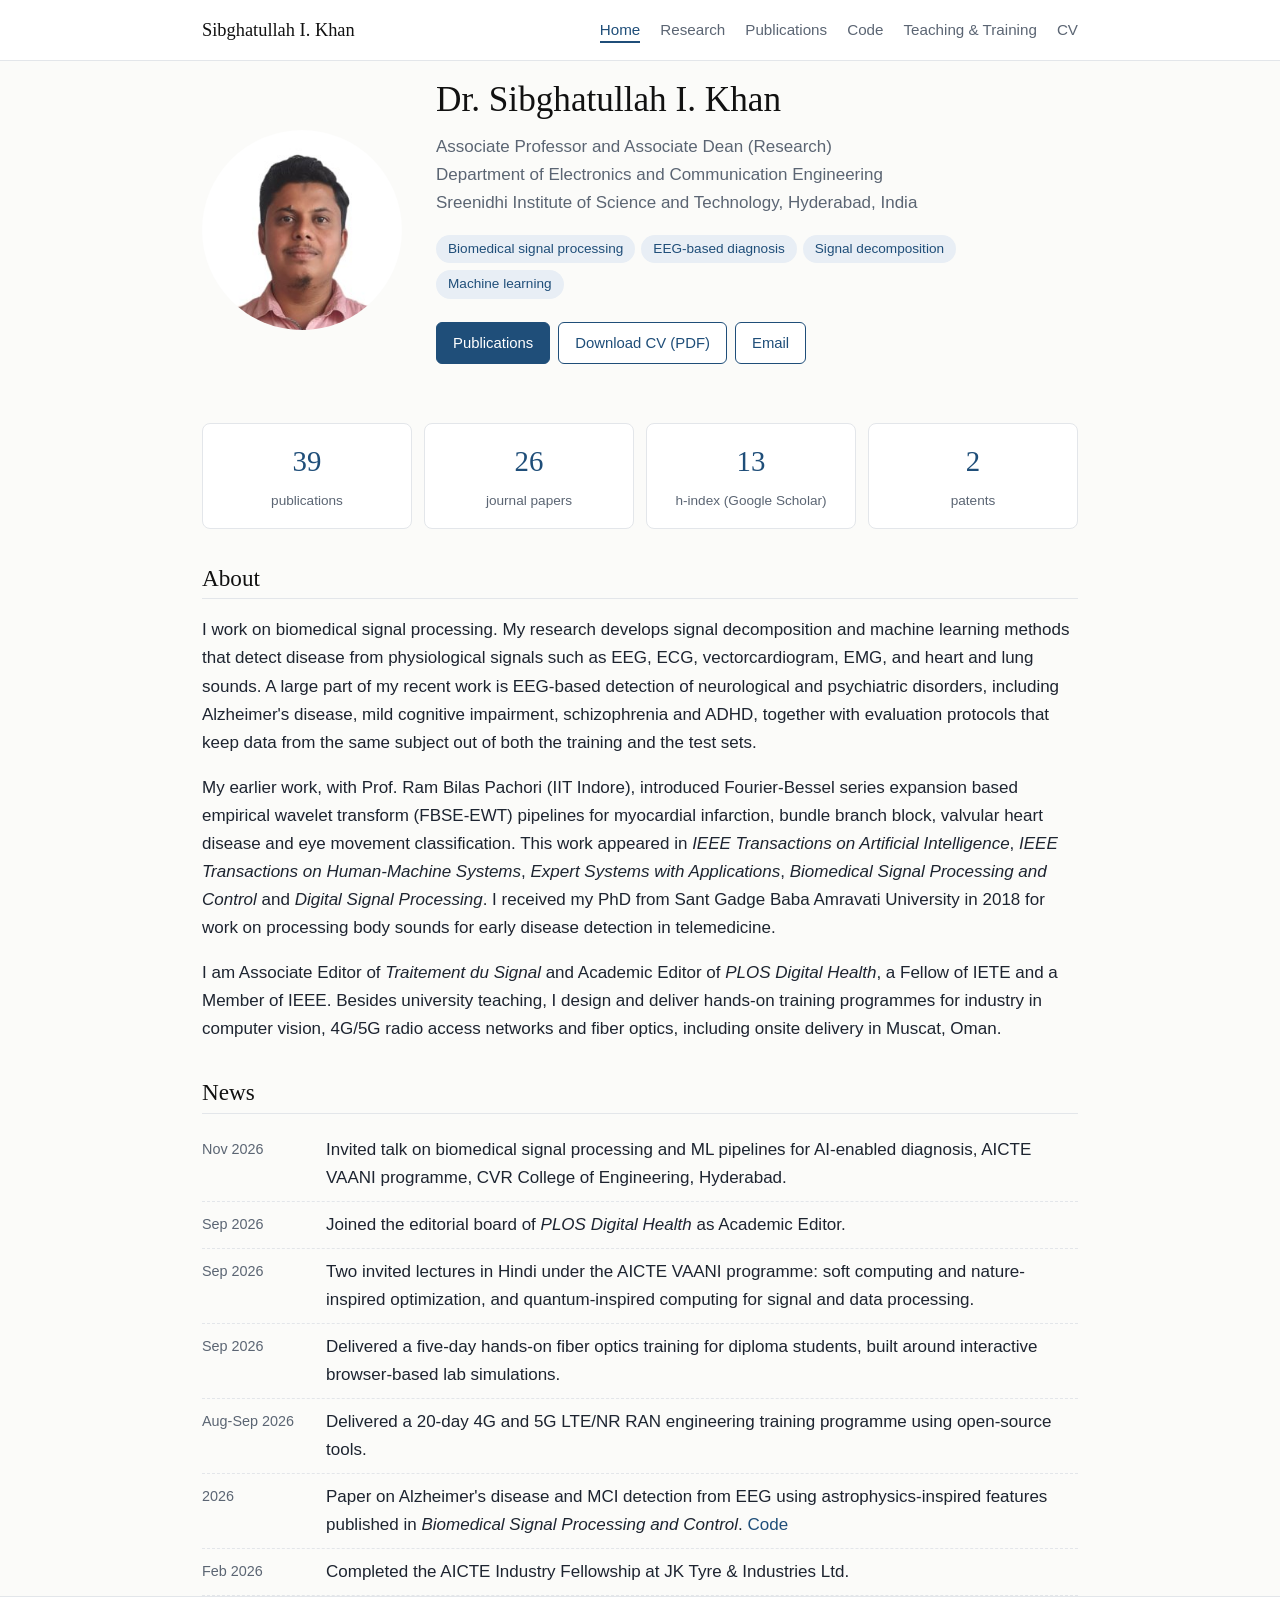
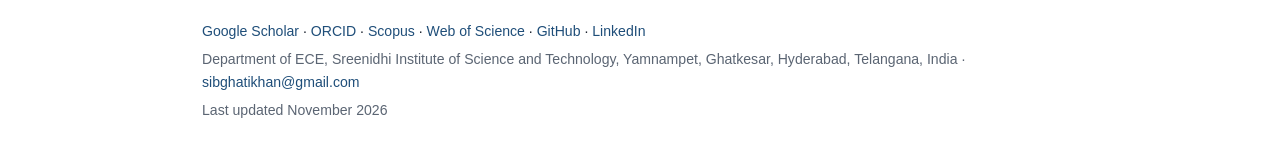
==== index.html @ e9027677 "Add files via upload" ====
<!DOCTYPE html>
<html lang="en">
<head>
<meta charset="utf-8">
<meta name="viewport" content="width=device-width, initial-scale=1">
<title>Dr. Sibghatullah I. Khan | Biomedical Signal Processing</title>
<meta name="description" content="Dr. Sibghatullah I. Khan, Associate Professor and Associate Dean (Research), ECE, Sreenidhi Institute of Science and Technology, Hyderabad. Research in biomedical signal processing, EEG-based diagnosis and machine learning.">
<meta name="author" content="Sibghatullah I. Khan">
<meta property="og:title" content="Dr. Sibghatullah I. Khan | Biomedical Signal Processing">
<meta property="og:description" content="Dr. Sibghatullah I. Khan, Associate Professor and Associate Dean (Research), ECE, Sreenidhi Institute of Science and Technology, Hyderabad. Research in biomedical signal processing, EEG-based diagnosis and machine learning.">
<meta property="og:type" content="website">
<meta property="og:url" content="https://sibghatece.github.io/">
<link rel="canonical" href="https://sibghatece.github.io/">
<link rel="stylesheet" href="style.css">
<script type="application/ld+json">
{"@context":"https://schema.org","@type":"Person","name":"Sibghatullah I. Khan","honorificPrefix":"Dr.","jobTitle":"Associate Professor and Associate Dean (Research)","affiliation":{"@type":"CollegeOrUniversity","name":"Sreenidhi Institute of Science and Technology"},"alumniOf":"Sant Gadge Baba Amravati University","knowsAbout":["Biomedical signal processing","EEG classification","Machine learning","Signal decomposition"],"email":"mailto:sibghatikhan@gmail.com","url":"https://sibghatece.github.io/","sameAs":["https://scholar.google.com/citations?user=wnuPNRwAAAAJ","https://orcid.org/0000-0003-1263-8100","https://www.scopus.com/authid/detail.uri?authorId=55253585900","https://www.webofscience.com/wos/author/record/P-9275-2018","https://github.com/sibghatece","https://www.linkedin.com/in/sibghatece"]}
</script>
</head>
<body>
<header class="top">
 <div class="wrap bar">
  <a class="brand" href="index.html">Sibghatullah I. Khan</a>
  <button class="menu" aria-label="Menu" onclick="document.body.classList.toggle('open')">Menu</button>
  <nav><a href="index.html" class="on" aria-current="page">Home</a><a href="research.html">Research</a><a href="publications.html">Publications</a><a href="code.html">Code</a><a href="teaching.html">Teaching &amp; Training</a><a href="cv.html">CV</a></nav>
 </div>
</header>
<main class="wrap">

<section class="hero">
 <div class="photo"><img src="photo.jpg" alt="Photo of Dr. Sibghatullah I. Khan" onerror="this.parentNode.classList.add('nophoto');this.remove()"><span>SK</span></div>
 <div>
  <h1>Dr. Sibghatullah I. Khan</h1>
  <p class="role">Associate Professor and Associate Dean (Research)<br>Department of Electronics and Communication Engineering<br>Sreenidhi Institute of Science and Technology, Hyderabad, India</p>
  <p class="chips"><span>Biomedical signal processing</span><span>EEG-based diagnosis</span><span>Signal decomposition</span><span>Machine learning</span></p>
  <p class="cta"><a class="btn" href="publications.html">Publications</a><a class="btn ghost" href="cv.pdf">Download CV (PDF)</a><a class="btn ghost" href="mailto:sibghatikhan@gmail.com">Email</a></p>
 </div>
</section>

<section class="stats">
 <div><b>39</b><span>publications</span></div>
 <div><b>26</b><span>journal papers</span></div>
 <div><b>13</b><span>h-index (Google Scholar)</span></div>
 <div><b>2</b><span>patents</span></div>
</section>

<section>
 <h2>About</h2>
 <p>I work on biomedical signal processing. My research develops signal decomposition and machine learning methods that detect disease from physiological signals such as EEG, ECG, vectorcardiogram, EMG, and heart and lung sounds. A large part of my recent work is EEG-based detection of neurological and psychiatric disorders, including Alzheimer's disease, mild cognitive impairment, schizophrenia and ADHD, together with evaluation protocols that keep data from the same subject out of both the training and the test sets.</p>
 <p>My earlier work, with Prof. Ram Bilas Pachori (IIT Indore), introduced Fourier-Bessel series expansion based empirical wavelet transform (FBSE-EWT) pipelines for myocardial infarction, bundle branch block, valvular heart disease and eye movement classification. This work appeared in <em>IEEE Transactions on Artificial Intelligence</em>, <em>IEEE Transactions on Human-Machine Systems</em>, <em>Expert Systems with Applications</em>, <em>Biomedical Signal Processing and Control</em> and <em>Digital Signal Processing</em>. I received my PhD from Sant Gadge Baba Amravati University in 2018 for work on processing body sounds for early disease detection in telemedicine.</p>
 <p>I am Associate Editor of <em>Traitement du Signal</em> and Academic Editor of <em>PLOS Digital Health</em>, a Fellow of IETE and a Member of IEEE. Besides university teaching, I design and deliver hands-on training programmes for industry in computer vision, 4G/5G radio access networks and fiber optics, including onsite delivery in Muscat, Oman.</p>
</section>

<section>
 <h2>News</h2>
 <ul class="news">
  <li><time>Nov 2026</time><span>Invited talk on biomedical signal processing and ML pipelines for AI-enabled diagnosis, AICTE VAANI programme, CVR College of Engineering, Hyderabad.</span></li>
  <li><time>Sep 2026</time><span>Joined the editorial board of <em>PLOS Digital Health</em> as Academic Editor.</span></li>
  <li><time>Sep 2026</time><span>Two invited lectures in Hindi under the AICTE VAANI programme: soft computing and nature-inspired optimization, and quantum-inspired computing for signal and data processing.</span></li>
  <li><time>Sep 2026</time><span>Delivered a five-day hands-on fiber optics training for diploma students, built around interactive browser-based lab simulations.</span></li>
  <li><time>Aug-Sep 2026</time><span>Delivered a 20-day 4G and 5G LTE/NR RAN engineering training programme using open-source tools.</span></li>
  <li><time>2026</time><span>Paper on Alzheimer's disease and MCI detection from EEG using astrophysics-inspired features published in <em>Biomedical Signal Processing and Control</em>. <a href="https://github.com/sibghatece/BSPC_2026_Alzheimer_AstroPhys" target="_blank" rel="noopener">Code</a></span></li>
  <li><time>Feb 2026</time><span>Completed the AICTE Industry Fellowship at JK Tyre &amp; Industries Ltd.</span></li>
 </ul>
</section>

</main>
<footer>
 <div class="wrap">
  <p><a href="https://scholar.google.com/citations?user=wnuPNRwAAAAJ" rel="me noopener" target="_blank">Google Scholar</a> · <a href="https://orcid.org/0000-0003-1263-8100" rel="me noopener" target="_blank">ORCID</a> · <a href="https://www.scopus.com/authid/detail.uri?authorId=55253585900" rel="me noopener" target="_blank">Scopus</a> · <a href="https://www.webofscience.com/wos/author/record/P-9275-2018" rel="me noopener" target="_blank">Web of Science</a> · <a href="https://github.com/sibghatece" rel="me noopener" target="_blank">GitHub</a> · <a href="https://www.linkedin.com/in/sibghatece" rel="me noopener" target="_blank">LinkedIn</a></p>
  <p class="muted">Department of ECE, Sreenidhi Institute of Science and Technology, Yamnampet, Ghatkesar, Hyderabad, Telangana, India · <a href="mailto:sibghatikhan@gmail.com">sibghatikhan@gmail.com</a></p>
  <p class="muted">Last updated November 2026</p>
 </div>
</footer>
</body>
</html>
---- style.css ----
:root{--ink:#1d2430;--muted:#5b6573;--line:#e3e6ea;--bg:#fbfbf9;--card:#fff;--accent:#1f4e79;--accent-soft:#e8eef5}
*{box-sizing:border-box}
html{-webkit-text-size-adjust:100%}
body{margin:0;background:var(--bg);color:var(--ink);font:17px/1.65 -apple-system,BlinkMacSystemFont,"Segoe UI",Roboto,"Helvetica Neue",Arial,sans-serif}
.wrap{max-width:920px;margin:0 auto;padding:0 22px}
a{color:var(--accent);text-decoration:none}
a:hover{text-decoration:underline}
h1,h2,h3{font-family:Georgia,"Times New Roman",serif;font-weight:normal;line-height:1.25;color:#111}
h1{font-size:2.2rem;margin:.2em 0 .3em}
h2{font-size:1.45rem;margin:2.2rem 0 .8rem;padding-bottom:.35rem;border-bottom:1px solid var(--line)}
h3{font-size:1.1rem;margin:1rem 0 .3rem}
.top{background:#fff;border-bottom:1px solid var(--line);position:sticky;top:0;z-index:10}
.bar{display:flex;align-items:center;justify-content:space-between;min-height:60px;flex-wrap:wrap}
.brand{font-family:Georgia,serif;font-size:1.15rem;color:#111}
nav a{margin-left:20px;color:var(--muted);font-size:.95rem}
nav a.on,nav a:hover{color:var(--accent);text-decoration:none}
nav a.on{border-bottom:2px solid var(--accent);padding-bottom:3px}
.menu{display:none;background:none;border:1px solid var(--line);border-radius:6px;padding:6px 12px;font:inherit;font-size:.9rem;color:var(--ink)}
main{padding:28px 22px 60px}
.lead{font-size:1.08rem;color:var(--muted)}
.hero{display:grid;grid-template-columns:200px 1fr;gap:34px;align-items:center;margin-top:10px}
.photo{width:200px;height:200px;border-radius:50%;overflow:hidden;background:var(--accent-soft);display:flex;align-items:center;justify-content:center}
.photo img{width:100%;height:100%;object-fit:cover}
.photo span{display:none;font-family:Georgia,serif;font-size:3.4rem;color:var(--accent)}
.photo.nophoto span{display:block}
.role{color:var(--muted);margin:.2rem 0 .8rem}
.chips span{display:inline-block;background:var(--accent-soft);color:var(--accent);border-radius:999px;padding:3px 12px;margin:0 6px 6px 0;font-size:.85rem}
.cta{margin-top:14px}
.btn{display:inline-block;background:var(--accent);color:#fff;border:1px solid var(--accent);border-radius:6px;padding:8px 16px;margin:0 8px 8px 0;font-size:.93rem}
.btn:hover{text-decoration:none;opacity:.9}
.btn.ghost{background:#fff;color:var(--accent)}
.stats{display:grid;grid-template-columns:repeat(4,1fr);gap:12px;margin:34px 0 0}
.stats div{background:var(--card);border:1px solid var(--line);border-radius:8px;padding:14px;text-align:center}
.stats b{display:block;font-family:Georgia,serif;font-size:1.8rem;font-weight:normal;color:var(--accent)}
.stats span{font-size:.85rem;color:var(--muted)}
.news{list-style:none;padding:0;margin:0}
.news li{display:grid;grid-template-columns:110px 1fr;gap:14px;padding:9px 0;border-bottom:1px dashed var(--line)}
.news time{color:var(--muted);font-size:.9rem;padding-top:2px}
.tl{list-style:none;padding:0}
.tl li{display:grid;grid-template-columns:130px 1fr;gap:16px;padding:8px 0}
.tl time{color:var(--muted);font-size:.93rem}
.plain{padding-left:1.1rem}.plain li{margin:.35rem 0}
.publist{padding-left:1.4rem;margin:.2rem 0 1rem}
.publist.compact{padding-left:1.1rem}
.pub{margin:0 0 .9rem}
.ptitle{font-weight:600}
.pauth,.pvenue{color:var(--muted);font-size:.93rem}
.plinks{font-size:.88rem;white-space:nowrap}
.yr{font-family:inherit;font-size:.95rem;color:var(--muted);margin:1.2rem 0 .4rem;font-weight:600}
.filters{position:sticky;top:61px;background:var(--bg);padding:10px 0;z-index:5;display:flex;flex-wrap:wrap;gap:8px;align-items:center;border-bottom:1px solid var(--line)}
.filters button{background:#fff;border:1px solid var(--line);border-radius:999px;padding:5px 14px;font:inherit;font-size:.88rem;cursor:pointer;color:var(--ink)}
.filters button.on{background:var(--accent);border-color:var(--accent);color:#fff}
.filters input{flex:1;min-width:200px;border:1px solid var(--line);border-radius:6px;padding:7px 10px;font:inherit;font-size:.92rem}
.cards{display:grid;grid-template-columns:repeat(auto-fill,minmax(300px,1fr));gap:16px;margin:12px 0}
.card{display:block;background:var(--card);border:1px solid var(--line);border-radius:8px;padding:16px 18px;color:var(--ink)}
a.card:hover{border-color:var(--accent);text-decoration:none}
.card h3{margin-top:0;color:var(--accent);font-size:1.05rem;word-break:break-word}
.card p{font-size:.93rem;color:var(--muted);margin:.4rem 0 .8rem}
.tag{font-size:.8rem;background:var(--accent-soft);color:var(--accent);border-radius:4px;padding:2px 8px}
.theme p{margin:.4rem 0}
.small{font-size:.9rem}.muted{color:var(--muted)}
footer{border-top:1px solid var(--line);background:#fff;padding:18px 0;font-size:.88rem}
footer p{margin:.3rem 0}
@media (max-width:720px){
 body{font-size:16px}
 .menu{display:block}
 nav{display:none;width:100%;padding:6px 0 12px}
 body.open nav{display:block}
 nav a{display:block;margin:0;padding:7px 0}
 nav a.on{border:none}
 .hero{grid-template-columns:1fr;text-align:center;gap:16px}
 .photo{width:150px;height:150px;margin:0 auto}
 .stats{grid-template-columns:repeat(2,1fr)}
 .news li,.tl li{grid-template-columns:1fr;gap:2px}
 .filters{top:61px}
 h1{font-size:1.8rem}
}
@media print{.top,.filters,footer{display:none}}
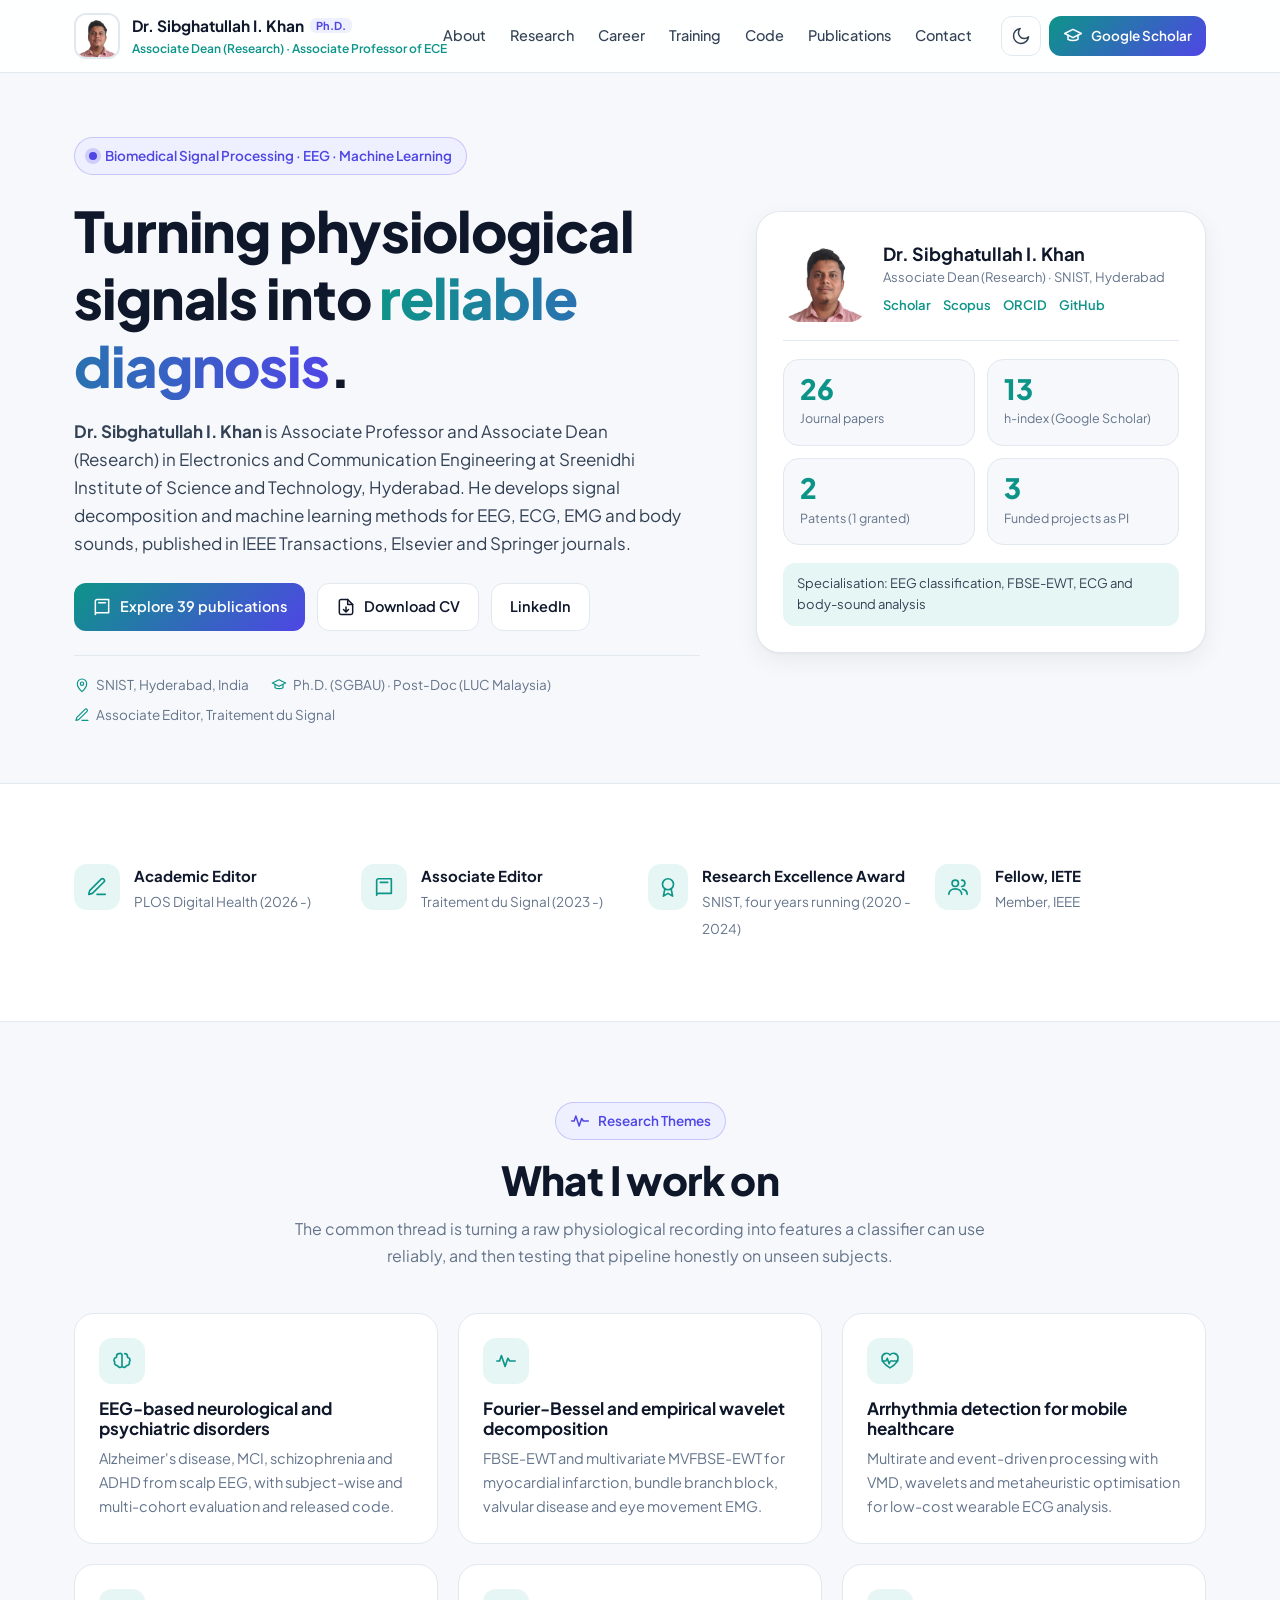
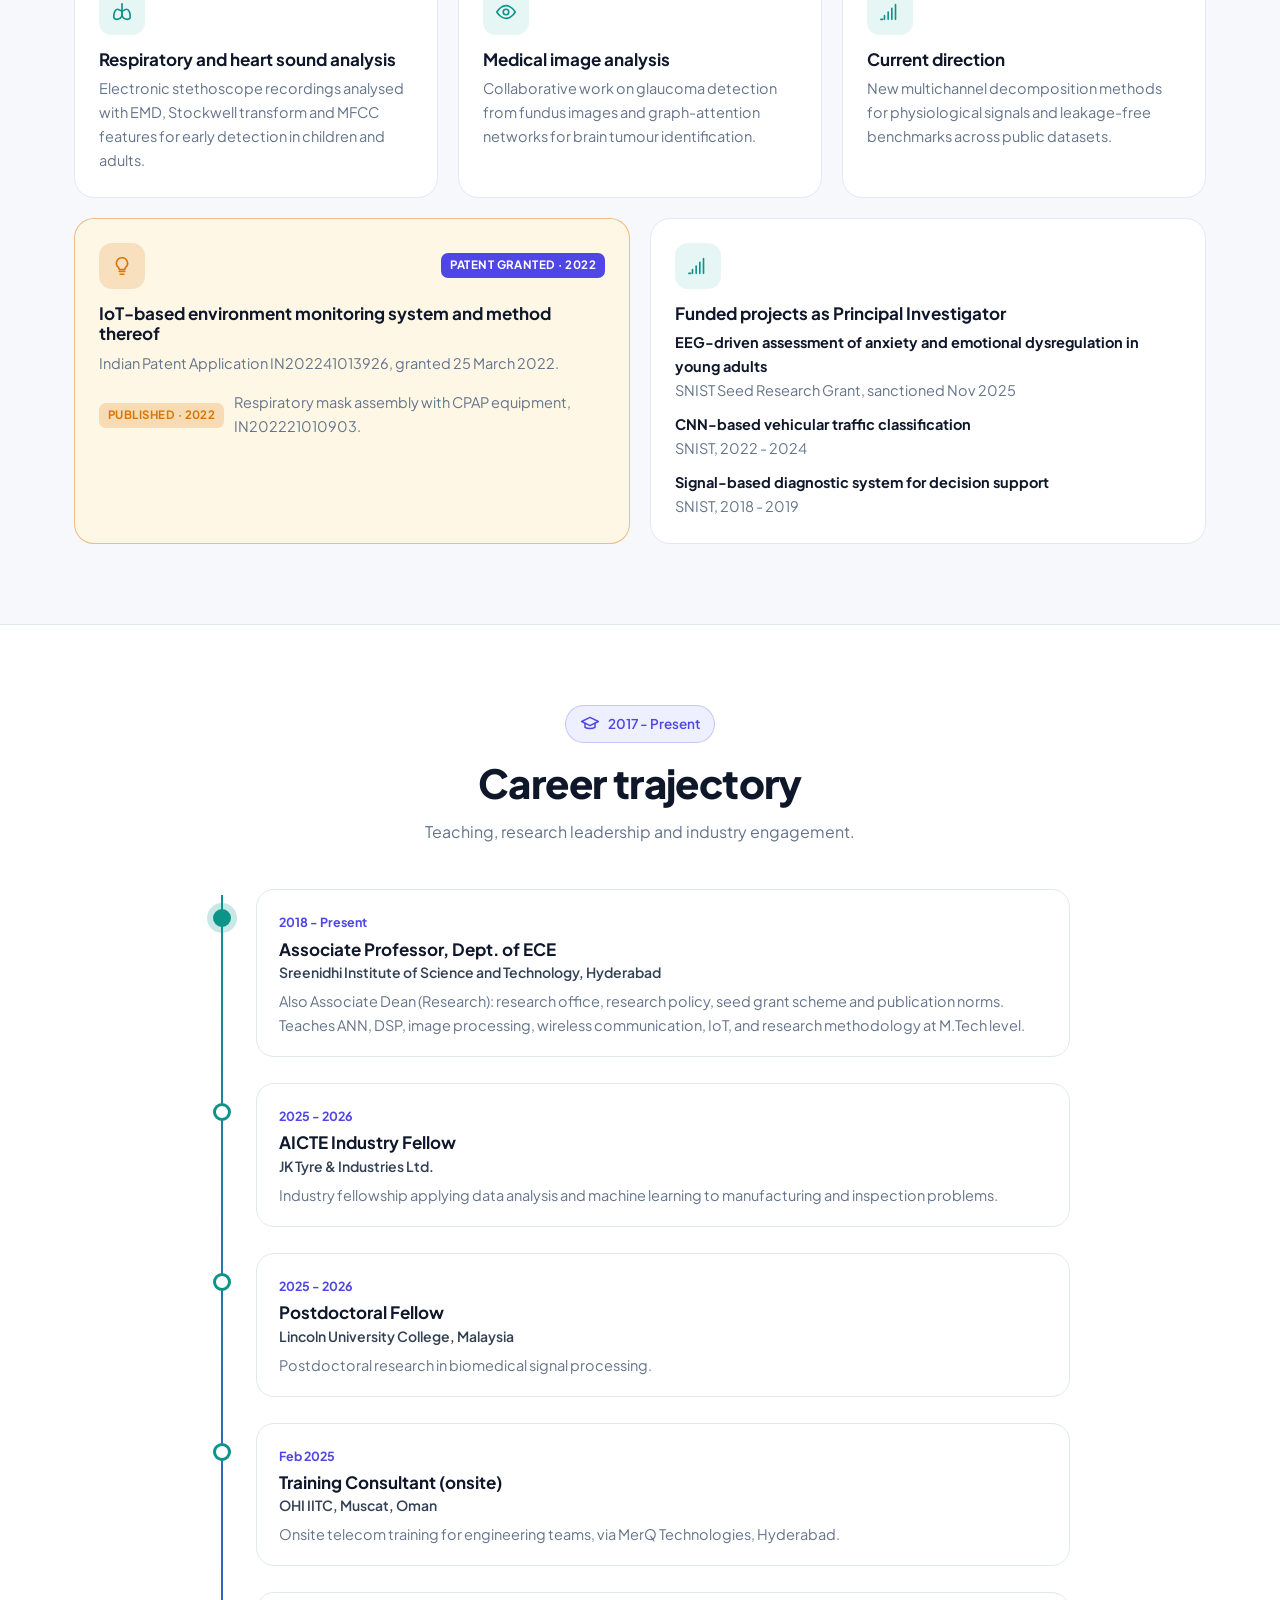
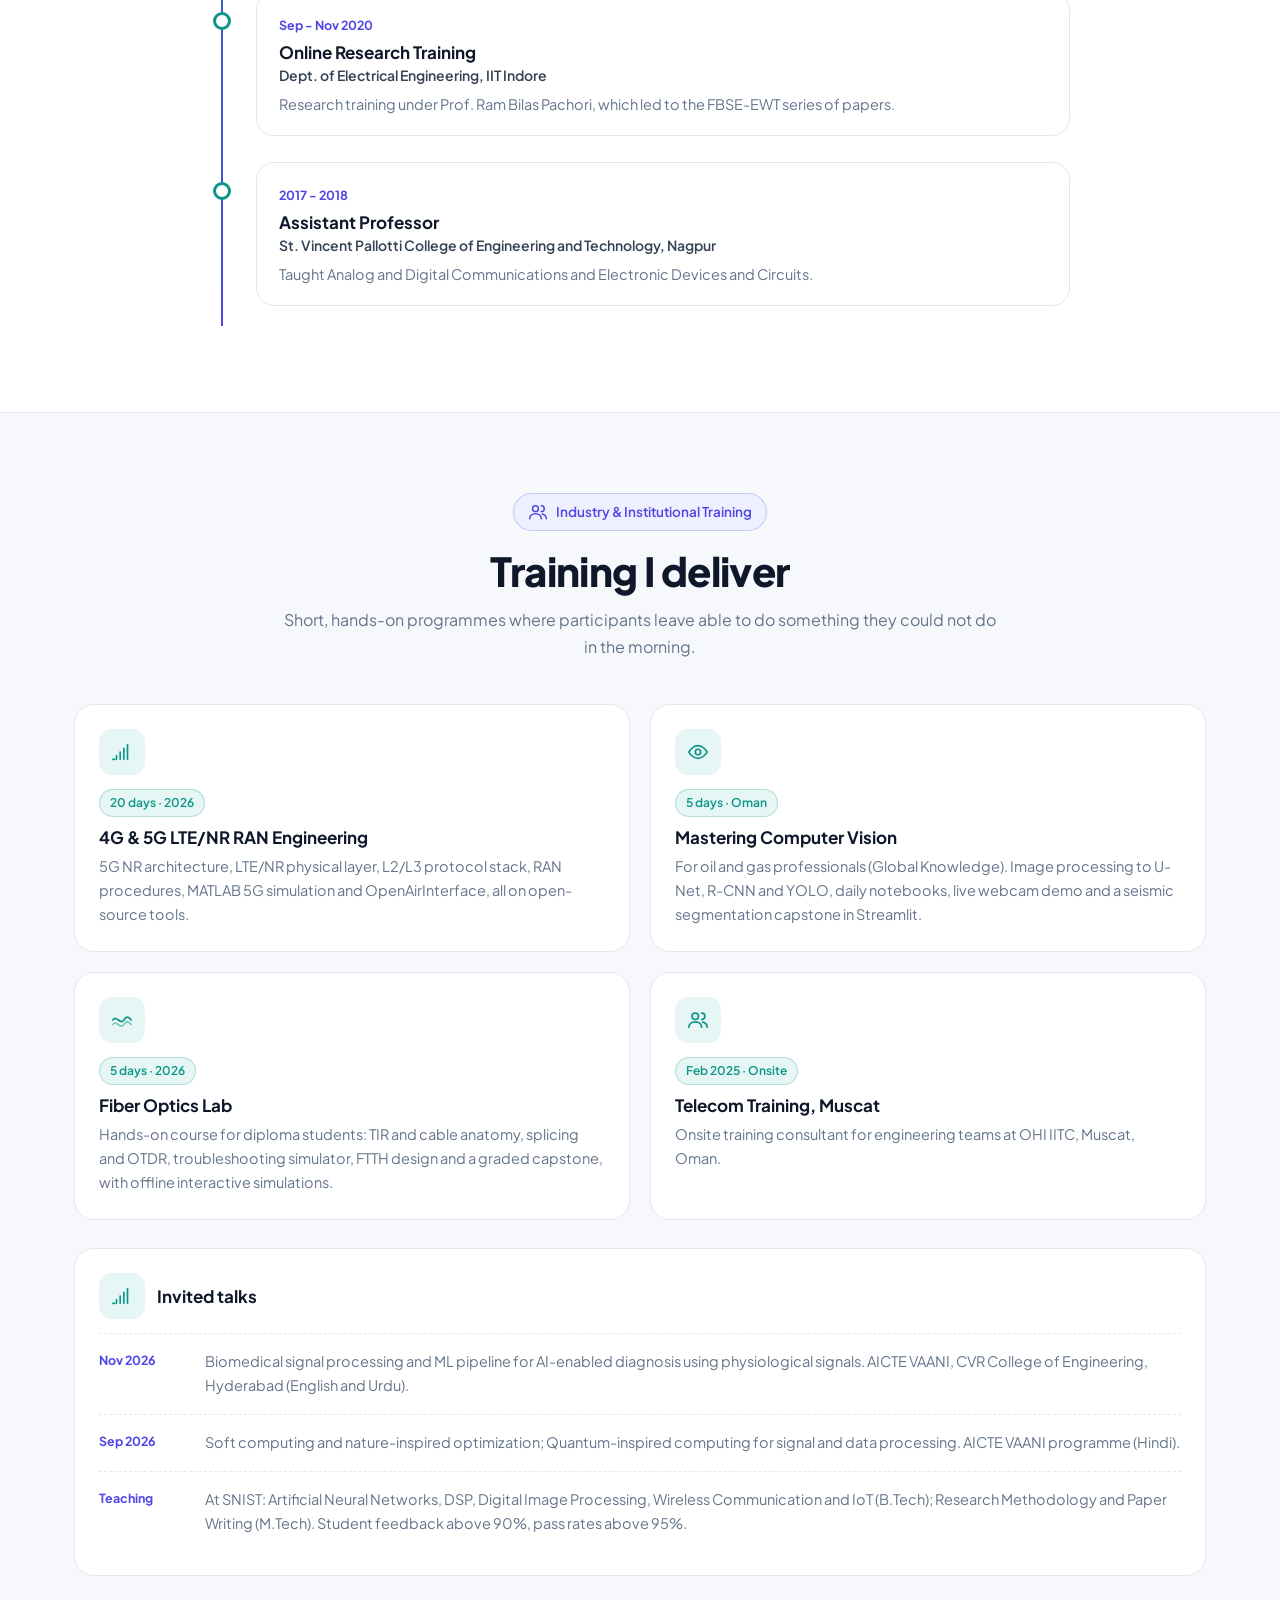
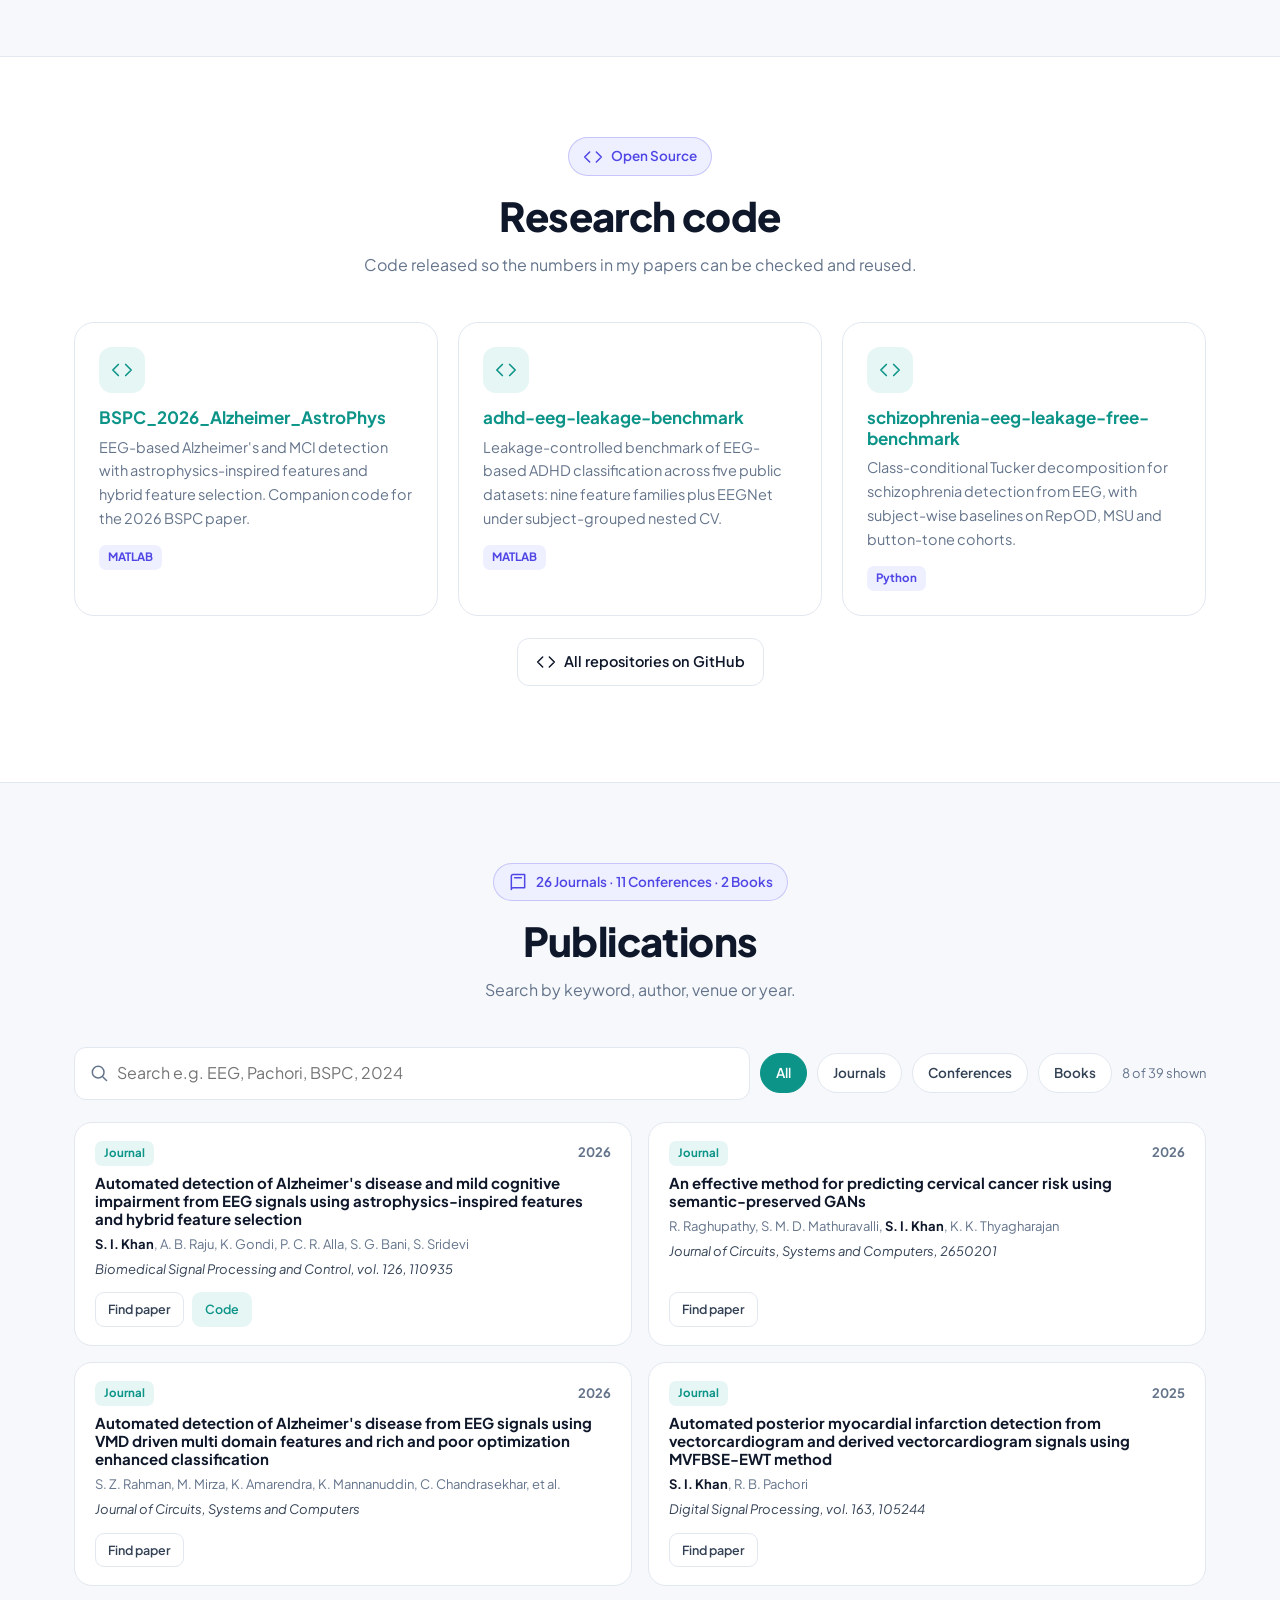
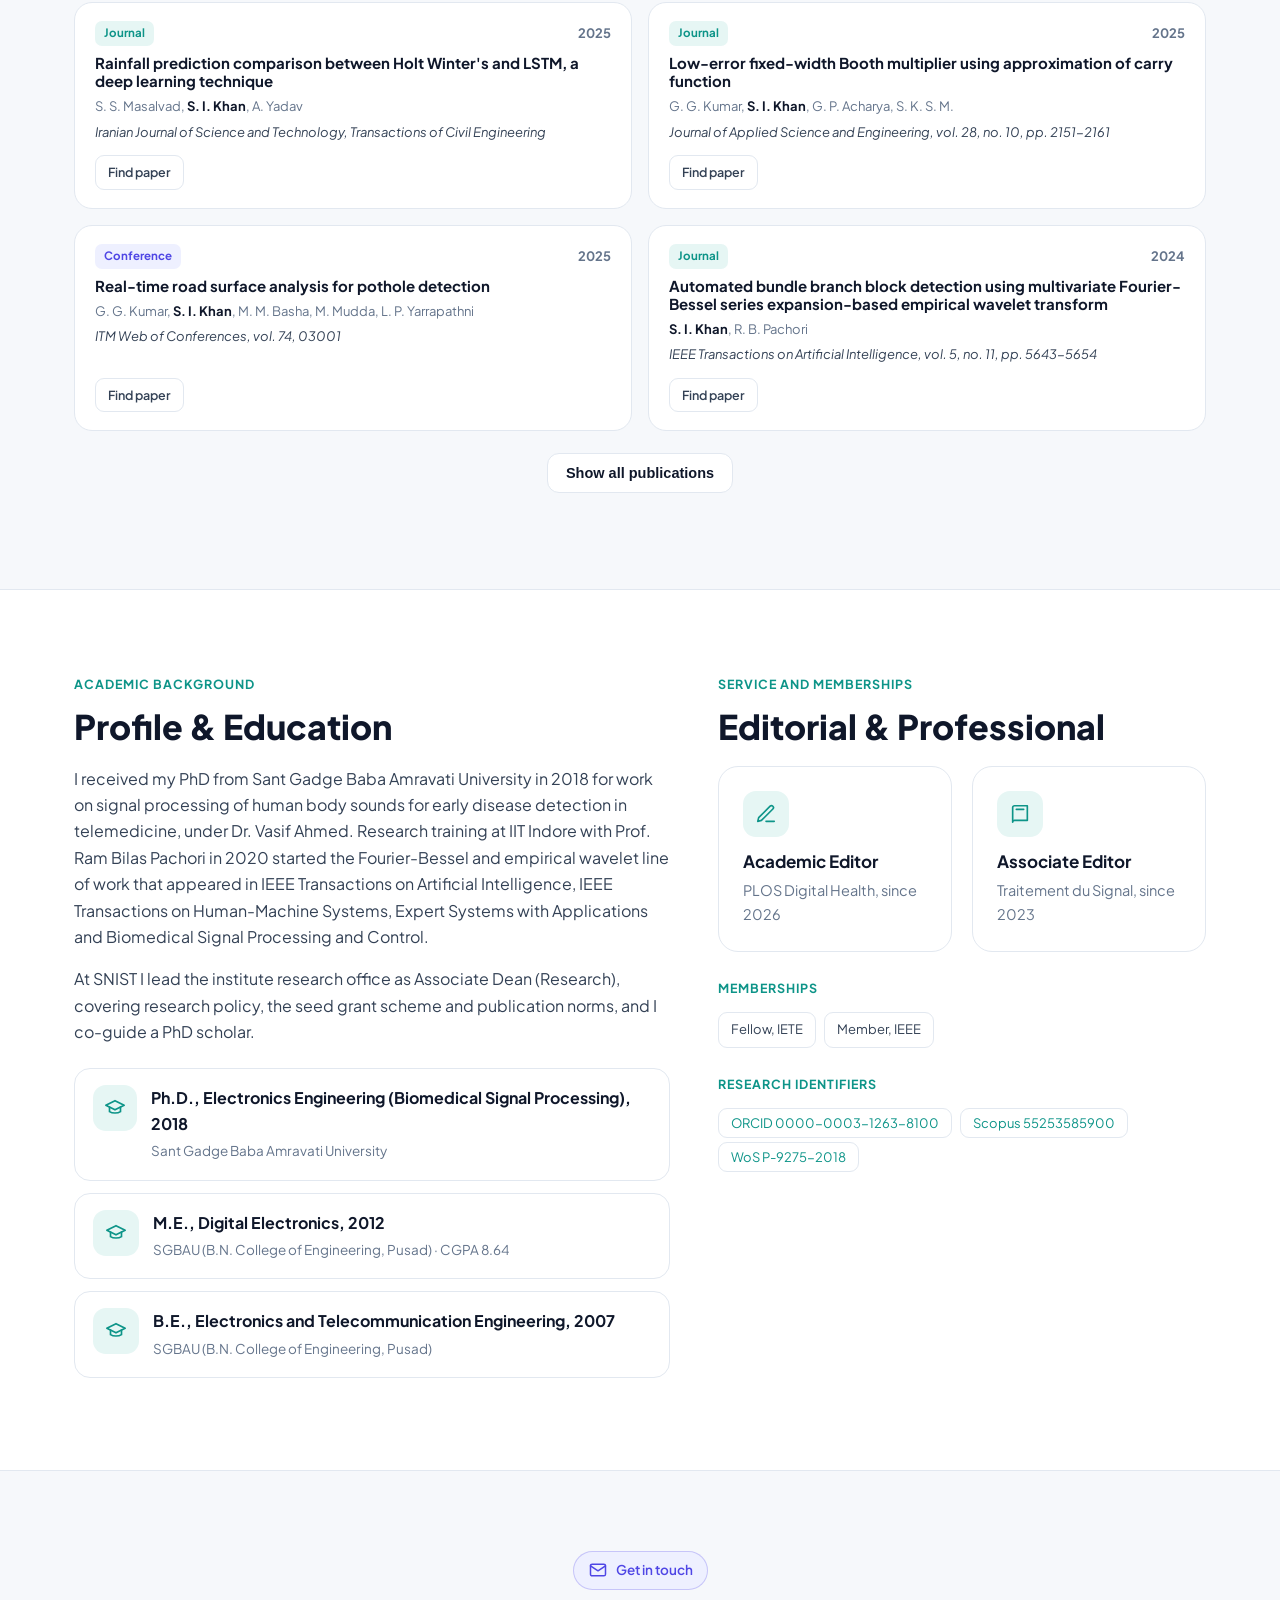
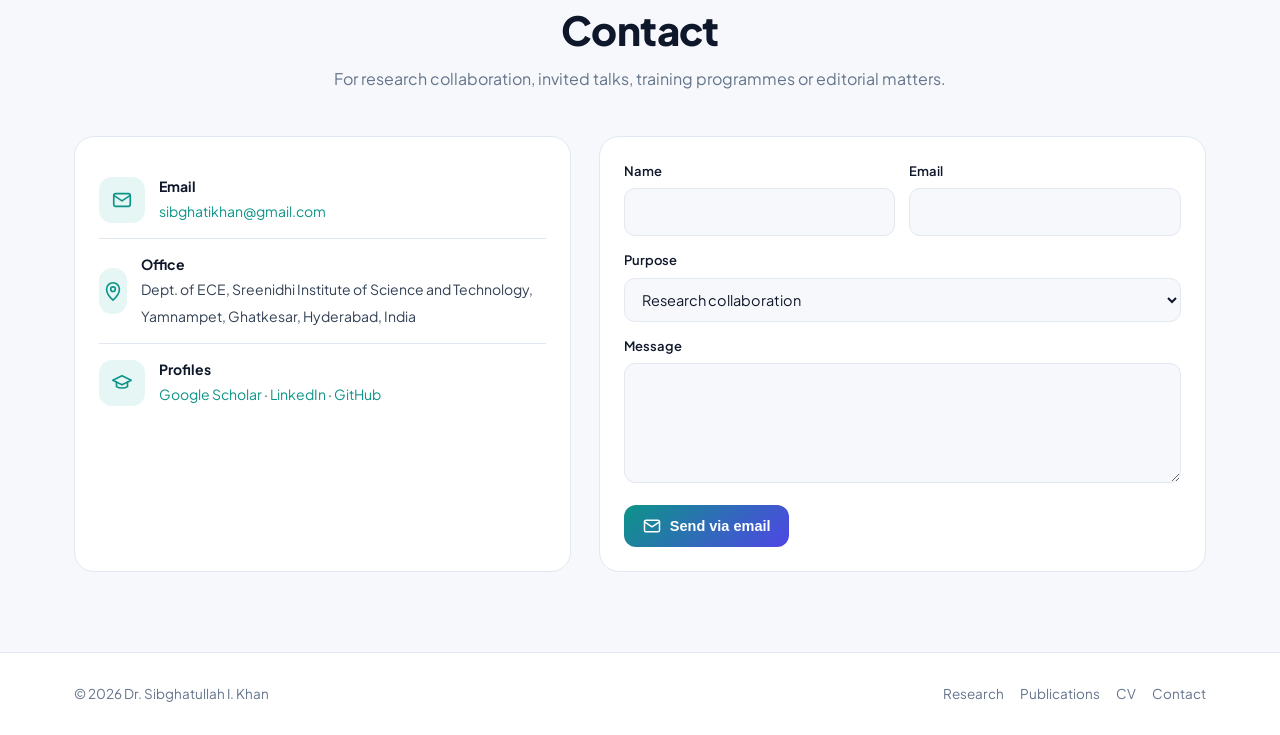
==== commit 6966747d: "Add files via upload" ====
--- a/index.html
+++ b/index.html
@@ -4,72 +4,297 @@
 <meta charset="utf-8">
 <meta name="viewport" content="width=device-width, initial-scale=1">
 <title>Dr. Sibghatullah I. Khan | Biomedical Signal Processing</title>
-<meta name="description" content="Dr. Sibghatullah I. Khan, Associate Professor and Associate Dean (Research), ECE, Sreenidhi Institute of Science and Technology, Hyderabad. Research in biomedical signal processing, EEG-based diagnosis and machine learning.">
-<meta name="author" content="Sibghatullah I. Khan">
+<meta name="description" content="Dr. Sibghatullah I. Khan, Associate Professor and Associate Dean (Research), ECE, Sreenidhi Institute of Science and Technology, Hyderabad. Biomedical signal processing, EEG-based diagnosis and machine learning.">
 <meta property="og:title" content="Dr. Sibghatullah I. Khan | Biomedical Signal Processing">
-<meta property="og:description" content="Dr. Sibghatullah I. Khan, Associate Professor and Associate Dean (Research), ECE, Sreenidhi Institute of Science and Technology, Hyderabad. Research in biomedical signal processing, EEG-based diagnosis and machine learning.">
-<meta property="og:type" content="website">
-<meta property="og:url" content="https://sibghatece.github.io/">
-<link rel="canonical" href="https://sibghatece.github.io/">
-<link rel="stylesheet" href="style.css">
-<script type="application/ld+json">
-{"@context":"https://schema.org","@type":"Person","name":"Sibghatullah I. Khan","honorificPrefix":"Dr.","jobTitle":"Associate Professor and Associate Dean (Research)","affiliation":{"@type":"CollegeOrUniversity","name":"Sreenidhi Institute of Science and Technology"},"alumniOf":"Sant Gadge Baba Amravati University","knowsAbout":["Biomedical signal processing","EEG classification","Machine learning","Signal decomposition"],"email":"mailto:sibghatikhan@gmail.com","url":"https://sibghatece.github.io/","sameAs":["https://scholar.google.com/citations?user=wnuPNRwAAAAJ","https://orcid.org/0000-0003-1263-8100","https://www.scopus.com/authid/detail.uri?authorId=55253585900","https://www.webofscience.com/wos/author/record/P-9275-2018","https://github.com/sibghatece","https://www.linkedin.com/in/sibghatece"]}
-</script>
+<meta property="og:description" content="Research, publications, code and training in biomedical signal processing and machine learning.">
+<meta property="og:type" content="website"><meta property="og:url" content="https://sibghatullahkhan.com/"><meta property="og:image" content="https://sibghatullahkhan.com/photo.jpg">
+<link rel="canonical" href="https://sibghatullahkhan.com/">
+<link rel="preconnect" href="https://fonts.googleapis.com"><link rel="preconnect" href="https://fonts.gstatic.com" crossorigin>
+<link href="https://fonts.googleapis.com/css2?family=Plus+Jakarta+Sans:wght@400;500;600;700;800&display=swap" rel="stylesheet">
+<script>try{if(localStorage.getItem('theme')==='dark'||(!localStorage.getItem('theme')&&matchMedia('(prefers-color-scheme: dark)').matches))document.documentElement.classList.add('dark')}catch(e){}</script>
+<script type="application/ld+json">{"@context": "https://schema.org", "@type": "Person", "name": "Sibghatullah I. Khan", "honorificPrefix": "Dr.", "jobTitle": "Associate Professor and Associate Dean (Research)", "affiliation": {"@type": "CollegeOrUniversity", "name": "Sreenidhi Institute of Science and Technology"}, "alumniOf": "Sant Gadge Baba Amravati University", "knowsAbout": ["Biomedical signal processing", "EEG", "Machine learning", "Signal decomposition"], "email": "mailto:sibghatikhan@gmail.com", "image": "https://sibghatullahkhan.com/photo.jpg", "url": "https://sibghatullahkhan.com/", "sameAs": ["https://scholar.google.com/citations?user=wnuPNRwAAAAJ", "https://orcid.org/0000-0003-1263-8100", "https://www.scopus.com/authid/detail.uri?authorId=55253585900", "https://www.webofscience.com/wos/author/record/P-9275-2018", "https://github.com/sibghatece", "https://www.linkedin.com/in/sibghatece"]}</script>
+<style>
+:root{--bg:#f6f8fb;--bg2:#ffffff;--card:#ffffff;--ink:#0f172a;--ink2:#334155;--mut:#64748b;--line:#e2e8f0;--acc:#0d9488;--acc2:#4f46e5;--accs:#e6f6f4;--acc2s:#eef0ff;--amber:#d97706;--ambs:#fff7e6;--sh:0 1px 2px rgba(15,23,42,.04),0 8px 24px rgba(15,23,42,.06)}
+.dark{--bg:#0b1220;--bg2:#0f1a2e;--card:#121e33;--ink:#e6edf7;--ink2:#c3cfdf;--mut:#8a9ab3;--line:#22314b;--acc:#2dd4bf;--acc2:#818cf8;--accs:#0f2e2e;--acc2s:#1c2148;--amber:#fbbf24;--ambs:#2a2213;--sh:0 1px 2px rgba(0,0,0,.3),0 8px 24px rgba(0,0,0,.25)}
+*{box-sizing:border-box}html{scroll-behavior:smooth;scroll-padding-top:84px}
+body{margin:0;background:var(--bg);color:var(--ink2);font:16px/1.65 "Plus Jakarta Sans",-apple-system,"Segoe UI",Roboto,Arial,sans-serif;transition:background .25s,color .25s}
+a{color:var(--acc);text-decoration:none}
+h1,h2,h3,h4{color:var(--ink);line-height:1.2;margin:0}
+.wrap{max-width:1180px;margin:0 auto;padding:0 24px}
+.ic{width:20px;height:20px;flex:none}
+/* header */
+header{position:sticky;top:0;z-index:50;background:color-mix(in srgb,var(--bg2) 88%,transparent);backdrop-filter:blur(10px);border-bottom:1px solid var(--line)}
+.hb{display:flex;align-items:center;gap:18px;height:72px}
+.brand{display:flex;align-items:center;gap:12px;min-width:0}
+.brand img,.av{width:46px;height:46px;border-radius:12px;object-fit:cover;border:2px solid var(--line);background:var(--accs)}
+.bn{font-weight:700;color:var(--ink);font-size:15.5px;white-space:nowrap}
+.bn .ph{font-size:11px;background:var(--acc2s);color:var(--acc2);padding:1px 6px;border-radius:6px;margin-left:6px;vertical-align:2px}
+.bs{font-size:12px;color:var(--acc);font-weight:600;white-space:nowrap}
+nav.main{display:flex;gap:2px;margin-left:auto}
+nav.main a{color:var(--ink2);font-size:14.5px;font-weight:500;padding:8px 11px;border-radius:9px}
+nav.main a:hover{background:var(--accs);color:var(--acc)}
+.hbtn{display:flex;gap:8px;align-items:center}
+.ib{width:40px;height:40px;border-radius:11px;border:1px solid var(--line);background:var(--card);color:var(--ink2);display:grid;place-items:center;cursor:pointer}
+.ib:hover{color:var(--acc);border-color:var(--acc)}
+.dark .i-moon,.i-sun{display:none}.dark .i-sun{display:block}
+.btn{white-space:nowrap;display:inline-flex;align-items:center;gap:8px;padding:11px 18px;border-radius:12px;font-weight:600;font-size:14.5px;border:1px solid var(--line);background:var(--card);color:var(--ink);transition:transform .15s,box-shadow .15s}
+.btn:hover{transform:translateY(-1px);box-shadow:var(--sh)}
+.btn.pri{background:linear-gradient(135deg,var(--acc),var(--acc2));color:#fff;border:none}
+.btn.sm{padding:9px 14px;font-size:13.5px}
+#mb{display:none}
+/* hero */
+.hero{padding:64px 0 56px}
+.hg{display:grid;grid-template-columns:1.25fr .9fr;gap:56px;align-items:center}
+.pill{display:inline-flex;align-items:center;gap:8px;padding:7px 14px;border-radius:999px;background:var(--acc2s);color:var(--acc2);font-weight:600;font-size:13.5px;border:1px solid color-mix(in srgb,var(--acc2) 25%,transparent)}
+.pill.sm{font-size:12px;padding:3px 10px;background:var(--accs);color:var(--acc);border-color:color-mix(in srgb,var(--acc) 25%,transparent)}
+.pdot{width:8px;height:8px;border-radius:50%;background:var(--acc2);box-shadow:0 0 0 4px color-mix(in srgb,var(--acc2) 20%,transparent)}
+.hero h1{font-size:clamp(34px,5vw,56px);font-weight:800;letter-spacing:-.02em;margin:22px 0 18px}
+.grad{background:linear-gradient(90deg,var(--acc),var(--acc2));-webkit-background-clip:text;background-clip:text;color:transparent}
+.lead{font-size:17px;max-width:620px}
+.cta{display:flex;flex-wrap:wrap;gap:12px;margin:26px 0 24px}
+.facts{display:flex;flex-wrap:wrap;gap:8px 22px;font-size:13.5px;color:var(--mut);border-top:1px solid var(--line);padding-top:18px}
+.facts span{display:inline-flex;align-items:center;gap:6px}.facts .ic{width:16px;height:16px;color:var(--acc)}
+.pcard{background:var(--card);border:1px solid var(--line);border-radius:24px;padding:26px;box-shadow:var(--sh)}
+.ptop{display:flex;gap:16px;align-items:center;padding-bottom:18px;border-bottom:1px solid var(--line)}
+.ptop img,.ptop .av{width:84px;height:84px;border-radius:18px}
+.ptop h3{font-size:18px}.ptop p{margin:3px 0 6px;font-size:13px;color:var(--mut)}
+.plinks{display:flex;gap:12px;flex-wrap:wrap;font-size:13px;font-weight:600}
+.stats{display:grid;grid-template-columns:1fr 1fr;gap:12px;margin:18px 0}
+.stat{border:1px solid var(--line);border-radius:16px;padding:14px 16px;background:var(--bg)}
+.stat b{display:block;font-size:28px;font-weight:800;color:var(--acc);line-height:1.1}
+.stat span{font-size:12.5px;color:var(--mut)}
+.spec{font-size:13px;background:var(--accs);color:var(--ink2);border-radius:12px;padding:10px 14px}
+/* sections */
+section.s{padding:80px 0;border-top:1px solid var(--line)}
+section.alt{background:var(--bg2)}
+.sh{text-align:center;max-width:720px;margin:0 auto 44px}
+.sh h2{font-size:clamp(28px,3.6vw,40px);font-weight:800;letter-spacing:-.015em;margin:16px 0 12px}
+.sh p{color:var(--mut);margin:0}
+.grid3{display:grid;grid-template-columns:repeat(3,1fr);gap:20px}
+.grid2{display:grid;grid-template-columns:repeat(2,1fr);gap:20px}
+.card{background:var(--card);border:1px solid var(--line);border-radius:20px;padding:24px;display:block;color:inherit}
+.card h3{font-size:17px;margin:14px 0 8px}.card p{margin:0;font-size:14.5px;color:var(--mut)}
+.hov{transition:transform .2s,box-shadow .2s,border-color .2s}.hov:hover{transform:translateY(-3px);box-shadow:var(--sh);border-color:color-mix(in srgb,var(--acc) 40%,var(--line))}
+.icb{width:46px;height:46px;border-radius:13px;display:grid;place-items:center;background:var(--accs);color:var(--acc)}
+.icb .ic{width:22px;height:22px}
+.card .pill.sm{margin-top:14px}.card .pill.sm+h3{margin-top:10px}
+.repo h3{word-break:break-word;color:var(--acc)}.repo .tag{margin-top:14px;display:inline-block}
+/* highlight band */
+.hl{display:grid;grid-template-columns:repeat(4,1fr);gap:16px}
+.hli{display:flex;gap:14px;align-items:flex-start}
+.hli b{display:block;color:var(--ink);font-size:15px}.hli span{font-size:13.5px;color:var(--mut)}
+.amber{background:var(--ambs);border-color:color-mix(in srgb,var(--amber) 45%,transparent)}
+.amber .icb{background:color-mix(in srgb,var(--amber) 18%,transparent);color:var(--amber)}
+.st{font-size:11.5px;font-weight:700;letter-spacing:.04em;text-transform:uppercase;padding:3px 9px;border-radius:7px}
+.st.g{background:var(--acc2);color:#fff}.st.p{background:color-mix(in srgb,var(--amber) 22%,transparent);color:var(--amber)}
+/* timeline */
+.tl{list-style:none;margin:0 auto;padding:0;max-width:860px;position:relative}
+.tl:before{content:"";position:absolute;left:11px;top:6px;bottom:6px;width:2px;background:linear-gradient(var(--acc),var(--acc2))}
+.tl li{position:relative;padding:0 0 26px 46px}
+.dot{position:absolute;left:3px;top:20px;width:18px;height:18px;border-radius:50%;background:var(--card);border:3px solid var(--acc)}
+.tl li.now .dot{background:var(--acc);box-shadow:0 0 0 6px color-mix(in srgb,var(--acc) 22%,transparent)}
+.tlc{background:var(--card);border:1px solid var(--line);border-radius:18px;padding:18px 22px}
+.when{font-size:12.5px;font-weight:700;color:var(--acc2)}.tlc h3{font-size:17px;margin:4px 0 2px}
+.org{font-weight:600;color:var(--ink2)!important;font-size:14px!important;margin:0 0 6px!important}.tlc p{margin:0;font-size:14.5px;color:var(--mut)}
+/* talks */
+.talks{margin-top:28px}.talk{display:flex;gap:16px;align-items:flex-start;padding:16px 0;border-top:1px dashed var(--line)}
+.talk .when{min-width:90px}.talk p{margin:0}
+/* pubs */
+.ptools{display:flex;flex-wrap:wrap;gap:10px;align-items:center;margin-bottom:22px}
+.sbox{flex:1;min-width:240px;display:flex;align-items:center;gap:8px;background:var(--card);border:1px solid var(--line);border-radius:12px;padding:0 14px}
+.sbox input{flex:1;border:0;background:none;color:var(--ink);font:inherit;padding:12px 0;outline:none}.sbox .ic{color:var(--mut)}
+.chip{border:1px solid var(--line);background:var(--card);color:var(--ink2);border-radius:999px;padding:8px 15px;font:inherit;font-size:13.5px;font-weight:600;cursor:pointer}
+.chip.on{background:var(--acc);border-color:var(--acc);color:#fff}
+.count{font-size:13px;color:var(--mut);margin-left:auto}
+.plist{display:grid;grid-template-columns:1fr 1fr;gap:16px}
+.pub{background:var(--card);border:1px solid var(--line);border-radius:18px;padding:18px 20px;display:flex;flex-direction:column}
+.pmeta{display:flex;justify-content:space-between;align-items:center;margin-bottom:8px}
+.yr{font-size:13px;font-weight:700;color:var(--mut)}
+.tag{font-size:11.5px;font-weight:700;padding:3px 9px;border-radius:7px}
+.tj{background:var(--accs);color:var(--acc)}.tc{background:var(--acc2s);color:var(--acc2)}.tb{background:var(--ambs);color:var(--amber)}
+.pub h4{font-size:15px;font-weight:700;margin-bottom:6px}.pa{font-size:13px;margin:0 0 4px;color:var(--mut)}.pa b{color:var(--ink)}
+.pv{font-size:13px;font-style:italic;margin:0 0 12px;color:var(--ink2)}.pb{margin-top:auto;display:flex;gap:8px}
+.mini{font-size:12.5px;font-weight:600;padding:6px 12px;border-radius:9px;border:1px solid var(--line);color:var(--ink2)}.mini:hover{border-color:var(--acc);color:var(--acc)}
+.mini.acc{background:var(--accs);color:var(--acc);border-color:transparent}
+.empty{display:none;text-align:center;padding:40px;color:var(--mut)}
+.more{text-align:center;margin-top:22px}
+/* about */
+.ab{display:grid;grid-template-columns:1.1fr .9fr;gap:48px}
+.kick{font-size:12.5px;font-weight:700;letter-spacing:.08em;color:var(--acc);text-transform:uppercase}
+.ab h2{font-size:34px;font-weight:800;margin:10px 0 18px}
+.edu{display:flex;gap:14px;align-items:flex-start;background:var(--card);border:1px solid var(--line);border-radius:16px;padding:16px 18px;margin-bottom:12px}
+.edu b{display:block;color:var(--ink)}.edu span{font-size:13.5px;color:var(--mut)}
+.chips{display:flex;flex-wrap:wrap;gap:8px;margin-top:14px}.chips span{font-size:13px;background:var(--card);border:1px solid var(--line);padding:6px 12px;border-radius:9px}
+/* contact */
+.cg{display:grid;grid-template-columns:.9fr 1.1fr;gap:28px}
+.ci{display:flex;gap:14px;align-items:center;padding:14px 0;border-bottom:1px solid var(--line)}.ci b{display:block;color:var(--ink);font-size:14px}.ci span,.ci a{font-size:14px}
+form label{display:block;font-size:13px;font-weight:600;color:var(--ink);margin:0 0 6px}
+form input,form select,form textarea{width:100%;font:inherit;font-size:14.5px;color:var(--ink);background:var(--bg);border:1px solid var(--line);border-radius:11px;padding:11px 13px;margin-bottom:14px}
+form textarea{min-height:120px;resize:vertical}
+.two{display:grid;grid-template-columns:1fr 1fr;gap:14px}
+footer{border-top:1px solid var(--line);padding:30px 0;font-size:13.5px;color:var(--mut);background:var(--bg2)}
+.fb{display:flex;flex-wrap:wrap;gap:12px;justify-content:space-between;align-items:center}.fb nav a{margin-left:16px;color:var(--mut)}
+.rv{opacity:0;transform:translateY(16px);transition:opacity .6s,transform .6s}.rv.in{opacity:1;transform:none}
+@media (prefers-reduced-motion:reduce){.rv{opacity:1;transform:none;transition:none}html{scroll-behavior:auto}}
+@media (max-width:1080px){nav.main{display:none;position:absolute;top:72px;left:0;right:0;flex-direction:column;background:var(--bg2);border-bottom:1px solid var(--line);padding:10px 24px 16px}body.open nav.main{display:flex}#mb{display:grid}.hbtn .gs{display:none}}
+@media (max-width:900px){.hg,.ab,.cg{grid-template-columns:1fr;gap:36px}.grid3,.hl{grid-template-columns:1fr 1fr}.plist{grid-template-columns:1fr}}
+@media (max-width:600px){.grid3,.grid2,.hl,.two{grid-template-columns:1fr}.bs,.bn .ph{display:none}section.s{padding:60px 0}.hero{padding:40px 0}.talk{flex-direction:column;gap:4px}}
+</style>
 </head>
 <body>
-<header class="top">
- <div class="wrap bar">
-  <a class="brand" href="index.html">Sibghatullah I. Khan</a>
-  <button class="menu" aria-label="Menu" onclick="document.body.classList.toggle('open')">Menu</button>
-  <nav><a href="index.html" class="on" aria-current="page">Home</a><a href="research.html">Research</a><a href="publications.html">Publications</a><a href="code.html">Code</a><a href="teaching.html">Teaching &amp; Training</a><a href="cv.html">CV</a></nav>
- </div>
-</header>
-<main class="wrap">
-
-<section class="hero">
- <div class="photo"><img src="photo.jpg" alt="Photo of Dr. Sibghatullah I. Khan" onerror="this.parentNode.classList.add('nophoto');this.remove()"><span>SK</span></div>
+<header><div class="wrap hb">
+ <a class="brand" href="#top"><img src="photo.jpg" alt="Dr. Sibghatullah I. Khan"><div><div class="bn">Dr. Sibghatullah I. Khan<span class="ph">Ph.D.</span></div><div class="bs">Associate Dean (Research) · Associate Professor of ECE</div></div></a>
+ <nav class="main" id="nav"><a href="#about">About</a><a href="#research">Research</a><a href="#career">Career</a><a href="#training">Training</a><a href="#code">Code</a><a href="#publications">Publications</a><a href="#contact">Contact</a></nav>
+ <div class="hbtn">
+  <button class="ib" id="tt" aria-label="Toggle dark mode"><svg class="ic i-moon" viewBox="0 0 24 24" fill="none" stroke="currentColor" stroke-width="1.8" stroke-linecap="round" stroke-linejoin="round" aria-hidden="true"><path d="M21 13A9 9 0 1 1 11 3a7 7 0 0 0 10 10z"/></svg><svg class="ic i-sun" viewBox="0 0 24 24" fill="none" stroke="currentColor" stroke-width="1.8" stroke-linecap="round" stroke-linejoin="round" aria-hidden="true"><circle cx="12" cy="12" r="4"/><path d="M12 2v2M12 20v2M4.9 4.9l1.4 1.4M17.7 17.7l1.4 1.4M2 12h2M20 12h2M4.9 19.1l1.4-1.4M17.7 6.3l1.4-1.4"/></svg></button>
+  <a class="btn pri sm gs" href="https://scholar.google.com/citations?user=wnuPNRwAAAAJ" target="_blank" rel="noopener"><svg class="ic" viewBox="0 0 24 24" fill="none" stroke="currentColor" stroke-width="1.8" stroke-linecap="round" stroke-linejoin="round" aria-hidden="true"><path d="M22 9 12 4 2 9l10 5 10-5z"/><path d="M6 11v5c3 2 9 2 12 0v-5"/></svg> Google Scholar</a>
+  <button class="ib" id="mb" aria-label="Menu"><svg class="ic" viewBox="0 0 24 24" fill="none" stroke="currentColor" stroke-width="1.8" stroke-linecap="round" stroke-linejoin="round" aria-hidden="true"><path d="M3 6h18M3 12h18M3 18h18"/></svg></button>
+ </div>
+</div></header>
+
+<main id="top">
+<section class="hero"><div class="wrap hg">
  <div>
-  <h1>Dr. Sibghatullah I. Khan</h1>
-  <p class="role">Associate Professor and Associate Dean (Research)<br>Department of Electronics and Communication Engineering<br>Sreenidhi Institute of Science and Technology, Hyderabad, India</p>
-  <p class="chips"><span>Biomedical signal processing</span><span>EEG-based diagnosis</span><span>Signal decomposition</span><span>Machine learning</span></p>
-  <p class="cta"><a class="btn" href="publications.html">Publications</a><a class="btn ghost" href="cv.pdf">Download CV (PDF)</a><a class="btn ghost" href="mailto:sibghatikhan@gmail.com">Email</a></p>
- </div>
-</section>
-
-<section class="stats">
- <div><b>39</b><span>publications</span></div>
- <div><b>26</b><span>journal papers</span></div>
- <div><b>13</b><span>h-index (Google Scholar)</span></div>
- <div><b>2</b><span>patents</span></div>
-</section>
-
-<section>
- <h2>About</h2>
- <p>I work on biomedical signal processing. My research develops signal decomposition and machine learning methods that detect disease from physiological signals such as EEG, ECG, vectorcardiogram, EMG, and heart and lung sounds. A large part of my recent work is EEG-based detection of neurological and psychiatric disorders, including Alzheimer's disease, mild cognitive impairment, schizophrenia and ADHD, together with evaluation protocols that keep data from the same subject out of both the training and the test sets.</p>
- <p>My earlier work, with Prof. Ram Bilas Pachori (IIT Indore), introduced Fourier-Bessel series expansion based empirical wavelet transform (FBSE-EWT) pipelines for myocardial infarction, bundle branch block, valvular heart disease and eye movement classification. This work appeared in <em>IEEE Transactions on Artificial Intelligence</em>, <em>IEEE Transactions on Human-Machine Systems</em>, <em>Expert Systems with Applications</em>, <em>Biomedical Signal Processing and Control</em> and <em>Digital Signal Processing</em>. I received my PhD from Sant Gadge Baba Amravati University in 2018 for work on processing body sounds for early disease detection in telemedicine.</p>
- <p>I am Associate Editor of <em>Traitement du Signal</em> and Academic Editor of <em>PLOS Digital Health</em>, a Fellow of IETE and a Member of IEEE. Besides university teaching, I design and deliver hands-on training programmes for industry in computer vision, 4G/5G radio access networks and fiber optics, including onsite delivery in Muscat, Oman.</p>
-</section>
-
-<section>
- <h2>News</h2>
- <ul class="news">
-  <li><time>Nov 2026</time><span>Invited talk on biomedical signal processing and ML pipelines for AI-enabled diagnosis, AICTE VAANI programme, CVR College of Engineering, Hyderabad.</span></li>
-  <li><time>Sep 2026</time><span>Joined the editorial board of <em>PLOS Digital Health</em> as Academic Editor.</span></li>
-  <li><time>Sep 2026</time><span>Two invited lectures in Hindi under the AICTE VAANI programme: soft computing and nature-inspired optimization, and quantum-inspired computing for signal and data processing.</span></li>
-  <li><time>Sep 2026</time><span>Delivered a five-day hands-on fiber optics training for diploma students, built around interactive browser-based lab simulations.</span></li>
-  <li><time>Aug-Sep 2026</time><span>Delivered a 20-day 4G and 5G LTE/NR RAN engineering training programme using open-source tools.</span></li>
-  <li><time>2026</time><span>Paper on Alzheimer's disease and MCI detection from EEG using astrophysics-inspired features published in <em>Biomedical Signal Processing and Control</em>. <a href="https://github.com/sibghatece/BSPC_2026_Alzheimer_AstroPhys" target="_blank" rel="noopener">Code</a></span></li>
-  <li><time>Feb 2026</time><span>Completed the AICTE Industry Fellowship at JK Tyre &amp; Industries Ltd.</span></li>
- </ul>
-</section>
-
+  <span class="pill"><span class="pdot"></span>Biomedical Signal Processing · EEG · Machine Learning</span>
+  <h1>Turning physiological signals into <span class="grad">reliable diagnosis</span>.</h1>
+  <p class="lead"><b>Dr. Sibghatullah I. Khan</b> is Associate Professor and Associate Dean (Research) in Electronics and Communication Engineering at Sreenidhi Institute of Science and Technology, Hyderabad. He develops signal decomposition and machine learning methods for EEG, ECG, EMG and body sounds, published in IEEE Transactions, Elsevier and Springer journals.</p>
+  <div class="cta">
+   <a class="btn pri" href="#publications"><svg class="ic" viewBox="0 0 24 24" fill="none" stroke="currentColor" stroke-width="1.8" stroke-linecap="round" stroke-linejoin="round" aria-hidden="true"><path d="M4 19V5a2 2 0 0 1 2-2h14v16H6a2 2 0 0 0-2 2z"/><path d="M8 7h8"/></svg> Explore 39 publications</a>
+   <a class="btn" href="cv.pdf" target="_blank" rel="noopener"><svg class="ic" viewBox="0 0 24 24" fill="none" stroke="currentColor" stroke-width="1.8" stroke-linecap="round" stroke-linejoin="round" aria-hidden="true"><path d="M14 3H6a2 2 0 0 0-2 2v14a2 2 0 0 0 2 2h12a2 2 0 0 0 2-2V9z"/><path d="M14 3v6h6M12 18v-6M9 15l3 3 3-3"/></svg> Download CV</a>
+   <a class="btn" href="https://www.linkedin.com/in/sibghatece" target="_blank" rel="noopener">LinkedIn</a>
+  </div>
+  <div class="facts"><span><svg class="ic" viewBox="0 0 24 24" fill="none" stroke="currentColor" stroke-width="1.8" stroke-linecap="round" stroke-linejoin="round" aria-hidden="true"><path d="M12 22s7-6.5 7-12a7 7 0 0 0-14 0c0 5.5 7 12 7 12z"/><circle cx="12" cy="10" r="2.5"/></svg> SNIST, Hyderabad, India</span><span><svg class="ic" viewBox="0 0 24 24" fill="none" stroke="currentColor" stroke-width="1.8" stroke-linecap="round" stroke-linejoin="round" aria-hidden="true"><path d="M22 9 12 4 2 9l10 5 10-5z"/><path d="M6 11v5c3 2 9 2 12 0v-5"/></svg> Ph.D. (SGBAU) · Post-Doc (LUC Malaysia)</span><span><svg class="ic" viewBox="0 0 24 24" fill="none" stroke="currentColor" stroke-width="1.8" stroke-linecap="round" stroke-linejoin="round" aria-hidden="true"><path d="M12 20h9"/><path d="M16.5 3.5a2.1 2.1 0 0 1 3 3L7 19l-4 1 1-4z"/></svg> Associate Editor, Traitement du Signal</span></div>
+ </div>
+ <div class="pcard rv">
+  <div class="ptop"><img src="photo.jpg" alt="" ><div><h3>Dr. Sibghatullah I. Khan</h3><p>Associate Dean (Research) · SNIST, Hyderabad</p><div class="plinks"><a href="https://scholar.google.com/citations?user=wnuPNRwAAAAJ" target="_blank" rel="noopener">Scholar</a><a href="https://www.scopus.com/authid/detail.uri?authorId=55253585900" target="_blank" rel="noopener">Scopus</a><a href="https://orcid.org/0000-0003-1263-8100" target="_blank" rel="noopener">ORCID</a><a href="https://github.com/sibghatece" target="_blank" rel="noopener">GitHub</a></div></div></div>
+  <div class="stats">
+   <div class="stat"><b>26</b><span>Journal papers</span></div>
+   <div class="stat"><b>13</b><span>h-index (Google Scholar)</span></div>
+   <div class="stat"><b>2</b><span>Patents (1 granted)</span></div>
+   <div class="stat"><b>3</b><span>Funded projects as PI</span></div>
+  </div>
+  <div class="spec">Specialisation: EEG classification, FBSE-EWT, ECG and body-sound analysis</div>
+ </div>
+</div></section>
+
+<section class="s alt"><div class="wrap">
+ <div class="hl rv">
+  <div class="hli"><div class="icb"><svg class="ic" viewBox="0 0 24 24" fill="none" stroke="currentColor" stroke-width="1.8" stroke-linecap="round" stroke-linejoin="round" aria-hidden="true"><path d="M12 20h9"/><path d="M16.5 3.5a2.1 2.1 0 0 1 3 3L7 19l-4 1 1-4z"/></svg></div><div><b>Academic Editor</b><span>PLOS Digital Health (2026 -)</span></div></div>
+  <div class="hli"><div class="icb"><svg class="ic" viewBox="0 0 24 24" fill="none" stroke="currentColor" stroke-width="1.8" stroke-linecap="round" stroke-linejoin="round" aria-hidden="true"><path d="M4 19V5a2 2 0 0 1 2-2h14v16H6a2 2 0 0 0-2 2z"/><path d="M8 7h8"/></svg></div><div><b>Associate Editor</b><span>Traitement du Signal (2023 -)</span></div></div>
+  <div class="hli"><div class="icb"><svg class="ic" viewBox="0 0 24 24" fill="none" stroke="currentColor" stroke-width="1.8" stroke-linecap="round" stroke-linejoin="round" aria-hidden="true"><circle cx="12" cy="9" r="6"/><path d="m8.5 14-1.5 8 5-3 5 3-1.5-8"/></svg></div><div><b>Research Excellence Award</b><span>SNIST, four years running (2020 - 2024)</span></div></div>
+  <div class="hli"><div class="icb"><svg class="ic" viewBox="0 0 24 24" fill="none" stroke="currentColor" stroke-width="1.8" stroke-linecap="round" stroke-linejoin="round" aria-hidden="true"><circle cx="9" cy="8" r="3.5"/><path d="M2 20c0-3.5 3-6 7-6s7 2.5 7 6"/><path d="M16 4.5a3.5 3.5 0 0 1 0 7M22 20c0-3-2-5-5-5.7"/></svg></div><div><b>Fellow, IETE</b><span>Member, IEEE</span></div></div>
+ </div>
+</div></section>
+
+<section class="s" id="research"><div class="wrap">
+ <div class="sh rv"><span class="pill"><svg class="ic" viewBox="0 0 24 24" fill="none" stroke="currentColor" stroke-width="1.8" stroke-linecap="round" stroke-linejoin="round" aria-hidden="true"><path d="M2 12h3l2-6 4 12 3-9 2 3h6"/></svg> Research Themes</span><h2>What I work on</h2><p>The common thread is turning a raw physiological recording into features a classifier can use reliably, and then testing that pipeline honestly on unseen subjects.</p></div>
+ <div class="grid3"><div class="card hov"><div class="icb"><svg class="ic" viewBox="0 0 24 24" fill="none" stroke="currentColor" stroke-width="1.8" stroke-linecap="round" stroke-linejoin="round" aria-hidden="true"><path d="M9 4a3 3 0 0 0-3 3v1a3 3 0 0 0-2 5 3 3 0 0 0 3 4 3 3 0 0 0 5 1V5a2 2 0 0 0-3-1z"/><path d="M15 4a3 3 0 0 1 3 3v1a3 3 0 0 1 2 5 3 3 0 0 1-3 4 3 3 0 0 1-5 1"/></svg></div><h3>EEG-based neurological and psychiatric disorders</h3><p>Alzheimer&#x27;s disease, MCI, schizophrenia and ADHD from scalp EEG, with subject-wise and multi-cohort evaluation and released code.</p></div><div class="card hov"><div class="icb"><svg class="ic" viewBox="0 0 24 24" fill="none" stroke="currentColor" stroke-width="1.8" stroke-linecap="round" stroke-linejoin="round" aria-hidden="true"><path d="M2 12h3l2-6 4 12 3-9 2 3h6"/></svg></div><h3>Fourier-Bessel and empirical wavelet decomposition</h3><p>FBSE-EWT and multivariate MVFBSE-EWT for myocardial infarction, bundle branch block, valvular disease and eye movement EMG.</p></div><div class="card hov"><div class="icb"><svg class="ic" viewBox="0 0 24 24" fill="none" stroke="currentColor" stroke-width="1.8" stroke-linecap="round" stroke-linejoin="round" aria-hidden="true"><path d="M20.8 8.6a5 5 0 0 0-8.8-3.2 5 5 0 0 0-8.8 3.2c0 5.4 8.8 10.9 8.8 10.9s8.8-5.5 8.8-10.9z"/><path d="M3.5 12h4l1.5-3 2 6 1.5-3h8"/></svg></div><h3>Arrhythmia detection for mobile healthcare</h3><p>Multirate and event-driven processing with VMD, wavelets and metaheuristic optimisation for low-cost wearable ECG analysis.</p></div><div class="card hov"><div class="icb"><svg class="ic" viewBox="0 0 24 24" fill="none" stroke="currentColor" stroke-width="1.8" stroke-linecap="round" stroke-linejoin="round" aria-hidden="true"><path d="M12 3v8"/><path d="M12 11c-2 0-3-2-5-2-2.5 0-4 4-4 8 0 2 1 3 3 3 3 0 6-2 6-5z"/><path d="M12 11c2 0 3-2 5-2 2.5 0 4 4 4 8 0 2-1 3-3 3-3 0-6-2-6-5z"/></svg></div><h3>Respiratory and heart sound analysis</h3><p>Electronic stethoscope recordings analysed with EMD, Stockwell transform and MFCC features for early detection in children and adults.</p></div><div class="card hov"><div class="icb"><svg class="ic" viewBox="0 0 24 24" fill="none" stroke="currentColor" stroke-width="1.8" stroke-linecap="round" stroke-linejoin="round" aria-hidden="true"><path d="M2 12s4-7 10-7 10 7 10 7-4 7-10 7S2 12 2 12z"/><circle cx="12" cy="12" r="3"/></svg></div><h3>Medical image analysis</h3><p>Collaborative work on glaucoma detection from fundus images and graph-attention networks for brain tumour identification.</p></div><div class="card hov"><div class="icb"><svg class="ic" viewBox="0 0 24 24" fill="none" stroke="currentColor" stroke-width="1.8" stroke-linecap="round" stroke-linejoin="round" aria-hidden="true"><path d="M2 20h2M6 16v4M10 12v8M14 8v12M18 4v16"/></svg></div><h3>Current direction</h3><p>New multichannel decomposition methods for physiological signals and leakage-free benchmarks across public datasets.</p></div></div>
+ <div class="grid2" style="margin-top:20px">
+  <div class="card amber rv"><div style="display:flex;justify-content:space-between;align-items:center"><div class="icb"><svg class="ic" viewBox="0 0 24 24" fill="none" stroke="currentColor" stroke-width="1.8" stroke-linecap="round" stroke-linejoin="round" aria-hidden="true"><path d="M9 18h6M10 21h4"/><path d="M12 3a6 6 0 0 0-4 10.5c.7.7 1 1.5 1 2.5h6c0-1 .3-1.8 1-2.5A6 6 0 0 0 12 3z"/></svg></div><span class="st g">Patent granted · 2022</span></div><h3>IoT-based environment monitoring system and method thereof</h3><p>Indian Patent Application IN202241013926, granted 25 March 2022.</p><div style="margin-top:16px;display:flex;justify-content:space-between;align-items:center;gap:10px;flex-wrap:wrap"><span class="st p">Published · 2022</span><p style="flex:1;min-width:200px">Respiratory mask assembly with CPAP equipment, IN202221010903.</p></div></div>
+  <div class="card rv"><div class="icb"><svg class="ic" viewBox="0 0 24 24" fill="none" stroke="currentColor" stroke-width="1.8" stroke-linecap="round" stroke-linejoin="round" aria-hidden="true"><path d="M2 20h2M6 16v4M10 12v8M14 8v12M18 4v16"/></svg></div><h3>Funded projects as Principal Investigator</h3>
+   <p style="margin-top:6px"><b style="color:var(--ink)">EEG-driven assessment of anxiety and emotional dysregulation in young adults</b><br>SNIST Seed Research Grant, sanctioned Nov 2025</p>
+   <p style="margin-top:10px"><b style="color:var(--ink)">CNN-based vehicular traffic classification</b><br>SNIST, 2022 - 2024</p>
+   <p style="margin-top:10px"><b style="color:var(--ink)">Signal-based diagnostic system for decision support</b><br>SNIST, 2018 - 2019</p></div>
+ </div>
+</div></section>
+
+<section class="s alt" id="career"><div class="wrap">
+ <div class="sh rv"><span class="pill"><svg class="ic" viewBox="0 0 24 24" fill="none" stroke="currentColor" stroke-width="1.8" stroke-linecap="round" stroke-linejoin="round" aria-hidden="true"><path d="M22 9 12 4 2 9l10 5 10-5z"/><path d="M6 11v5c3 2 9 2 12 0v-5"/></svg> 2017 - Present</span><h2>Career trajectory</h2><p>Teaching, research leadership and industry engagement.</p></div>
+ <ul class="tl"><li class="now"><span class="dot"></span><div class="tlc"><span class="when">2018 - Present</span><h3>Associate Professor, Dept. of ECE</h3><p class="org">Sreenidhi Institute of Science and Technology, Hyderabad</p><p>Also Associate Dean (Research): research office, research policy, seed grant scheme and publication norms. Teaches ANN, DSP, image processing, wireless communication, IoT, and research methodology at M.Tech level.</p></div></li><li class=""><span class="dot"></span><div class="tlc"><span class="when">2025 - 2026</span><h3>AICTE Industry Fellow</h3><p class="org">JK Tyre &amp; Industries Ltd.</p><p>Industry fellowship applying data analysis and machine learning to manufacturing and inspection problems.</p></div></li><li class=""><span class="dot"></span><div class="tlc"><span class="when">2025 - 2026</span><h3>Postdoctoral Fellow</h3><p class="org">Lincoln University College, Malaysia</p><p>Postdoctoral research in biomedical signal processing.</p></div></li><li class=""><span class="dot"></span><div class="tlc"><span class="when">Feb 2025</span><h3>Training Consultant (onsite)</h3><p class="org">OHI IITC, Muscat, Oman</p><p>Onsite telecom training for engineering teams, via MerQ Technologies, Hyderabad.</p></div></li><li class=""><span class="dot"></span><div class="tlc"><span class="when">Sep - Nov 2020</span><h3>Online Research Training</h3><p class="org">Dept. of Electrical Engineering, IIT Indore</p><p>Research training under Prof. Ram Bilas Pachori, which led to the FBSE-EWT series of papers.</p></div></li><li class=""><span class="dot"></span><div class="tlc"><span class="when">2017 - 2018</span><h3>Assistant Professor</h3><p class="org">St. Vincent Pallotti College of Engineering and Technology, Nagpur</p><p>Taught Analog and Digital Communications and Electronic Devices and Circuits.</p></div></li></ul>
+</div></section>
+
+<section class="s" id="training"><div class="wrap">
+ <div class="sh rv"><span class="pill"><svg class="ic" viewBox="0 0 24 24" fill="none" stroke="currentColor" stroke-width="1.8" stroke-linecap="round" stroke-linejoin="round" aria-hidden="true"><circle cx="9" cy="8" r="3.5"/><path d="M2 20c0-3.5 3-6 7-6s7 2.5 7 6"/><path d="M16 4.5a3.5 3.5 0 0 1 0 7M22 20c0-3-2-5-5-5.7"/></svg> Industry &amp; Institutional Training</span><h2>Training I deliver</h2><p>Short, hands-on programmes where participants leave able to do something they could not do in the morning.</p></div>
+ <div class="grid2"><div class="card hov"><div class="icb"><svg class="ic" viewBox="0 0 24 24" fill="none" stroke="currentColor" stroke-width="1.8" stroke-linecap="round" stroke-linejoin="round" aria-hidden="true"><path d="M2 20h2M6 16v4M10 12v8M14 8v12M18 4v16"/></svg></div><span class="pill sm">20 days · 2026</span><h3>4G &amp; 5G LTE/NR RAN Engineering</h3><p>5G NR architecture, LTE/NR physical layer, L2/L3 protocol stack, RAN procedures, MATLAB 5G simulation and OpenAirInterface, all on open-source tools.</p></div><div class="card hov"><div class="icb"><svg class="ic" viewBox="0 0 24 24" fill="none" stroke="currentColor" stroke-width="1.8" stroke-linecap="round" stroke-linejoin="round" aria-hidden="true"><path d="M2 12s4-7 10-7 10 7 10 7-4 7-10 7S2 12 2 12z"/><circle cx="12" cy="12" r="3"/></svg></div><span class="pill sm">5 days · Oman</span><h3>Mastering Computer Vision</h3><p>For oil and gas professionals (Global Knowledge). Image processing to U-Net, R-CNN and YOLO, daily notebooks, live webcam demo and a seismic segmentation capstone in Streamlit.</p></div><div class="card hov"><div class="icb"><svg class="ic" viewBox="0 0 24 24" fill="none" stroke="currentColor" stroke-width="1.8" stroke-linecap="round" stroke-linejoin="round" aria-hidden="true"><path d="M2 12c4-6 8 6 12 0s6-2 8 0"/><path d="M2 17c4-6 8 6 12 0s6-2 8 0" opacity=".5"/></svg></div><span class="pill sm">5 days · 2026</span><h3>Fiber Optics Lab</h3><p>Hands-on course for diploma students: TIR and cable anatomy, splicing and OTDR, troubleshooting simulator, FTTH design and a graded capstone, with offline interactive simulations.</p></div><div class="card hov"><div class="icb"><svg class="ic" viewBox="0 0 24 24" fill="none" stroke="currentColor" stroke-width="1.8" stroke-linecap="round" stroke-linejoin="round" aria-hidden="true"><circle cx="9" cy="8" r="3.5"/><path d="M2 20c0-3.5 3-6 7-6s7 2.5 7 6"/><path d="M16 4.5a3.5 3.5 0 0 1 0 7M22 20c0-3-2-5-5-5.7"/></svg></div><span class="pill sm">Feb 2025 · Onsite</span><h3>Telecom Training, Muscat</h3><p>Onsite training consultant for engineering teams at OHI IITC, Muscat, Oman.</p></div></div>
+ <div class="card talks rv"><div style="display:flex;gap:12px;align-items:center"><div class="icb"><svg class="ic" viewBox="0 0 24 24" fill="none" stroke="currentColor" stroke-width="1.8" stroke-linecap="round" stroke-linejoin="round" aria-hidden="true"><path d="M2 20h2M6 16v4M10 12v8M14 8v12M18 4v16"/></svg></div><h3 style="margin:0">Invited talks</h3></div>
+  <div class="talk" style="margin-top:14px"><span class="when">Nov 2026</span><p>Biomedical signal processing and ML pipeline for AI-enabled diagnosis using physiological signals. AICTE VAANI, CVR College of Engineering, Hyderabad (English and Urdu).</p></div>
+  <div class="talk"><span class="when">Sep 2026</span><p>Soft computing and nature-inspired optimization; Quantum-inspired computing for signal and data processing. AICTE VAANI programme (Hindi).</p></div>
+  <div class="talk"><span class="when">Teaching</span><p>At SNIST: Artificial Neural Networks, DSP, Digital Image Processing, Wireless Communication and IoT (B.Tech); Research Methodology and Paper Writing (M.Tech). Student feedback above 90%, pass rates above 95%.</p></div>
+ </div>
+</div></section>
+
+<section class="s alt" id="code"><div class="wrap">
+ <div class="sh rv"><span class="pill"><svg class="ic" viewBox="0 0 24 24" fill="none" stroke="currentColor" stroke-width="1.8" stroke-linecap="round" stroke-linejoin="round" aria-hidden="true"><path d="m8 6-6 6 6 6M16 6l6 6-6 6"/></svg> Open Source</span><h2>Research code</h2><p>Code released so the numbers in my papers can be checked and reused.</p></div>
+ <div class="grid3"><a class="card hov repo" href="https://github.com/sibghatece/BSPC_2026_Alzheimer_AstroPhys" target="_blank" rel="noopener"><div class="icb"><svg class="ic" viewBox="0 0 24 24" fill="none" stroke="currentColor" stroke-width="1.8" stroke-linecap="round" stroke-linejoin="round" aria-hidden="true"><path d="m8 6-6 6 6 6M16 6l6 6-6 6"/></svg></div><h3>BSPC_2026_Alzheimer_AstroPhys</h3><p>EEG-based Alzheimer&#x27;s and MCI detection with astrophysics-inspired features and hybrid feature selection. Companion code for the 2026 BSPC paper.</p><span class="tag tc">MATLAB</span></a><a class="card hov repo" href="https://github.com/sibghatece/adhd-eeg-leakage-benchmark" target="_blank" rel="noopener"><div class="icb"><svg class="ic" viewBox="0 0 24 24" fill="none" stroke="currentColor" stroke-width="1.8" stroke-linecap="round" stroke-linejoin="round" aria-hidden="true"><path d="m8 6-6 6 6 6M16 6l6 6-6 6"/></svg></div><h3>adhd-eeg-leakage-benchmark</h3><p>Leakage-controlled benchmark of EEG-based ADHD classification across five public datasets: nine feature families plus EEGNet under subject-grouped nested CV.</p><span class="tag tc">MATLAB</span></a><a class="card hov repo" href="https://github.com/sibghatece/schizophrenia-eeg-leakage-free-benchmark" target="_blank" rel="noopener"><div class="icb"><svg class="ic" viewBox="0 0 24 24" fill="none" stroke="currentColor" stroke-width="1.8" stroke-linecap="round" stroke-linejoin="round" aria-hidden="true"><path d="m8 6-6 6 6 6M16 6l6 6-6 6"/></svg></div><h3>schizophrenia-eeg-leakage-free-benchmark</h3><p>Class-conditional Tucker decomposition for schizophrenia detection from EEG, with subject-wise baselines on RepOD, MSU and button-tone cohorts.</p><span class="tag tc">Python</span></a></div>
+ <p class="more"><a class="btn" href="https://github.com/sibghatece" target="_blank" rel="noopener"><svg class="ic" viewBox="0 0 24 24" fill="none" stroke="currentColor" stroke-width="1.8" stroke-linecap="round" stroke-linejoin="round" aria-hidden="true"><path d="m8 6-6 6 6 6M16 6l6 6-6 6"/></svg> All repositories on GitHub</a></p>
+</div></section>
+
+<section class="s" id="publications"><div class="wrap">
+ <div class="sh rv"><span class="pill"><svg class="ic" viewBox="0 0 24 24" fill="none" stroke="currentColor" stroke-width="1.8" stroke-linecap="round" stroke-linejoin="round" aria-hidden="true"><path d="M4 19V5a2 2 0 0 1 2-2h14v16H6a2 2 0 0 0-2 2z"/><path d="M8 7h8"/></svg> 26 Journals · 11 Conferences · 2 Books</span><h2>Publications</h2><p>Search by keyword, author, venue or year.</p></div>
+ <div class="ptools">
+  <label class="sbox"><svg class="ic" viewBox="0 0 24 24" fill="none" stroke="currentColor" stroke-width="1.8" stroke-linecap="round" stroke-linejoin="round" aria-hidden="true"><circle cx="11" cy="11" r="7"/><path d="m21 21-4.3-4.3"/></svg><input id="q" type="search" placeholder="Search e.g. EEG, Pachori, BSPC, 2024" aria-label="Search publications"></label>
+  <button class="chip on" data-f="all">All</button><button class="chip" data-f="j">Journals</button><button class="chip" data-f="c">Conferences</button><button class="chip" data-f="b">Books</button>
+  <span class="count" id="cnt"></span>
+ </div>
+ <div class="plist" id="pl"><article class="pub" data-type="j" data-text="automated detection of alzheimer&#x27;s disease and mild cognitive impairment from eeg signals using astrophysics-inspired features and hybrid feature selection s. i. khan, a. b. raju, k. gondi, p. c. r. alla, s. g. bani, s. sridevi biomedical signal processing and control, vol. 126, 110935 2026"><div class="pmeta"><span class="tag tj">Journal</span><span class="yr">2026</span></div><h4>Automated detection of Alzheimer&#x27;s disease and mild cognitive impairment from EEG signals using astrophysics-inspired features and hybrid feature selection</h4><p class="pa"><b>S. I. Khan</b>, A. B. Raju, K. Gondi, P. C. R. Alla, S. G. Bani, S. Sridevi</p><p class="pv">Biomedical Signal Processing and Control, vol. 126, 110935</p><div class="pb"><a class="mini" href="https://scholar.google.com/scholar?q=%22Automated%20detection%20of%20Alzheimer%27s%20disease%20and%20mild%20cognitive%20impairment%20from%20EEG%20signals%20using%20astrophysics-inspired%20features%20and%20hybrid%20feature%20selection%22" target="_blank" rel="noopener">Find paper</a><a class="mini acc" href="https://github.com/sibghatece/BSPC_2026_Alzheimer_AstroPhys" target="_blank" rel="noopener">Code</a></div></article><article class="pub" data-type="j" data-text="an effective method for predicting cervical cancer risk using semantic-preserved gans r. raghupathy, s. m. d. mathuravalli, s. i. khan, k. k. thyagharajan journal of circuits, systems and computers, 2650201 2026"><div class="pmeta"><span class="tag tj">Journal</span><span class="yr">2026</span></div><h4>An effective method for predicting cervical cancer risk using semantic-preserved GANs</h4><p class="pa">R. Raghupathy, S. M. D. Mathuravalli, <b>S. I. Khan</b>, K. K. Thyagharajan</p><p class="pv">Journal of Circuits, Systems and Computers, 2650201</p><div class="pb"><a class="mini" href="https://scholar.google.com/scholar?q=%22An%20effective%20method%20for%20predicting%20cervical%20cancer%20risk%20using%20semantic-preserved%20GANs%22" target="_blank" rel="noopener">Find paper</a></div></article><article class="pub" data-type="j" data-text="automated detection of alzheimer&#x27;s disease from eeg signals using vmd driven multi domain features and rich and poor optimization enhanced classification s. z. rahman, m. mirza, k. amarendra, k. mannanuddin, c. chandrasekhar, et al. journal of circuits, systems and computers 2026"><div class="pmeta"><span class="tag tj">Journal</span><span class="yr">2026</span></div><h4>Automated detection of Alzheimer&#x27;s disease from EEG signals using VMD driven multi domain features and rich and poor optimization enhanced classification</h4><p class="pa">S. Z. Rahman, M. Mirza, K. Amarendra, K. Mannanuddin, C. Chandrasekhar, et al.</p><p class="pv">Journal of Circuits, Systems and Computers</p><div class="pb"><a class="mini" href="https://scholar.google.com/scholar?q=%22Automated%20detection%20of%20Alzheimer%27s%20disease%20from%20EEG%20signals%20using%20VMD%20driven%20multi%20domain%20features%20and%20rich%20and%20poor%20optimization%20enhanced%20classification%22" target="_blank" rel="noopener">Find paper</a></div></article><article class="pub" data-type="j" data-text="automated posterior myocardial infarction detection from vectorcardiogram and derived vectorcardiogram signals using mvfbse-ewt method s. i. khan, r. b. pachori digital signal processing, vol. 163, 105244 2025"><div class="pmeta"><span class="tag tj">Journal</span><span class="yr">2025</span></div><h4>Automated posterior myocardial infarction detection from vectorcardiogram and derived vectorcardiogram signals using MVFBSE-EWT method</h4><p class="pa"><b>S. I. Khan</b>, R. B. Pachori</p><p class="pv">Digital Signal Processing, vol. 163, 105244</p><div class="pb"><a class="mini" href="https://scholar.google.com/scholar?q=%22Automated%20posterior%20myocardial%20infarction%20detection%20from%20vectorcardiogram%20and%20derived%20vectorcardiogram%20signals%20using%20MVFBSE-EWT%20method%22" target="_blank" rel="noopener">Find paper</a></div></article><article class="pub" data-type="j" data-text="rainfall prediction comparison between holt winter&#x27;s and lstm, a deep learning technique s. s. masalvad, s. i. khan, a. yadav iranian journal of science and technology, transactions of civil engineering 2025"><div class="pmeta"><span class="tag tj">Journal</span><span class="yr">2025</span></div><h4>Rainfall prediction comparison between Holt Winter&#x27;s and LSTM, a deep learning technique</h4><p class="pa">S. S. Masalvad, <b>S. I. Khan</b>, A. Yadav</p><p class="pv">Iranian Journal of Science and Technology, Transactions of Civil Engineering</p><div class="pb"><a class="mini" href="https://scholar.google.com/scholar?q=%22Rainfall%20prediction%20comparison%20between%20Holt%20Winter%27s%20and%20LSTM%2C%20a%20deep%20learning%20technique%22" target="_blank" rel="noopener">Find paper</a></div></article><article class="pub" data-type="j" data-text="low-error fixed-width booth multiplier using approximation of carry function g. g. kumar, s. i. khan, g. p. acharya, s. k. s. m. journal of applied science and engineering, vol. 28, no. 10, pp. 2151-2161 2025"><div class="pmeta"><span class="tag tj">Journal</span><span class="yr">2025</span></div><h4>Low-error fixed-width Booth multiplier using approximation of carry function</h4><p class="pa">G. G. Kumar, <b>S. I. Khan</b>, G. P. Acharya, S. K. S. M.</p><p class="pv">Journal of Applied Science and Engineering, vol. 28, no. 10, pp. 2151-2161</p><div class="pb"><a class="mini" href="https://scholar.google.com/scholar?q=%22Low-error%20fixed-width%20Booth%20multiplier%20using%20approximation%20of%20carry%20function%22" target="_blank" rel="noopener">Find paper</a></div></article><article class="pub" data-type="c" data-text="real-time road surface analysis for pothole detection g. g. kumar, s. i. khan, m. m. basha, m. mudda, l. p. yarrapathni itm web of conferences, vol. 74, 03001 2025"><div class="pmeta"><span class="tag tc">Conference</span><span class="yr">2025</span></div><h4>Real-time road surface analysis for pothole detection</h4><p class="pa">G. G. Kumar, <b>S. I. Khan</b>, M. M. Basha, M. Mudda, L. P. Yarrapathni</p><p class="pv">ITM Web of Conferences, vol. 74, 03001</p><div class="pb"><a class="mini" href="https://scholar.google.com/scholar?q=%22Real-time%20road%20surface%20analysis%20for%20pothole%20detection%22" target="_blank" rel="noopener">Find paper</a></div></article><article class="pub" data-type="j" data-text="automated bundle branch block detection using multivariate fourier-bessel series expansion-based empirical wavelet transform s. i. khan, r. b. pachori ieee transactions on artificial intelligence, vol. 5, no. 11, pp. 5643-5654 2024"><div class="pmeta"><span class="tag tj">Journal</span><span class="yr">2024</span></div><h4>Automated bundle branch block detection using multivariate Fourier-Bessel series expansion-based empirical wavelet transform</h4><p class="pa"><b>S. I. Khan</b>, R. B. Pachori</p><p class="pv">IEEE Transactions on Artificial Intelligence, vol. 5, no. 11, pp. 5643-5654</p><div class="pb"><a class="mini" href="https://scholar.google.com/scholar?q=%22Automated%20bundle%20branch%20block%20detection%20using%20multivariate%20Fourier-Bessel%20series%20expansion-based%20empirical%20wavelet%20transform%22" target="_blank" rel="noopener">Find paper</a></div></article><article class="pub" data-type="j" data-text="optimized brain tumor identification via graph sample and aggregate-attention network with artificial lizard search algorithm c. moorthy, j. c. sekhar, s. i. khan, g. agrawal knowledge-based systems, vol. 302, 112362 2024"><div class="pmeta"><span class="tag tj">Journal</span><span class="yr">2024</span></div><h4>Optimized brain tumor identification via graph sample and aggregate-attention network with Artificial Lizard Search Algorithm</h4><p class="pa">C. Moorthy, J. C. Sekhar, <b>S. I. Khan</b>, G. Agrawal</p><p class="pv">Knowledge-Based Systems, vol. 302, 112362</p><div class="pb"><a class="mini" href="https://scholar.google.com/scholar?q=%22Optimized%20brain%20tumor%20identification%20via%20graph%20sample%20and%20aggregate-attention%20network%20with%20Artificial%20Lizard%20Search%20Algorithm%22" target="_blank" rel="noopener">Find paper</a></div></article><article class="pub" data-type="c" data-text="multisensory approach for stopped vehicle detection on highways to enhance collision prevention g. g. kumar, s. i. khan, m. m. basha, m. mudda 2nd international conference on self sustainable artificial intelligence systems 2024"><div class="pmeta"><span class="tag tc">Conference</span><span class="yr">2024</span></div><h4>Multisensory approach for stopped vehicle detection on highways to enhance collision prevention</h4><p class="pa">G. G. Kumar, <b>S. I. Khan</b>, M. M. Basha, M. Mudda</p><p class="pv">2nd International Conference on Self Sustainable Artificial Intelligence Systems</p><div class="pb"><a class="mini" href="https://scholar.google.com/scholar?q=%22Multisensory%20approach%20for%20stopped%20vehicle%20detection%20on%20highways%20to%20enhance%20collision%20prevention%22" target="_blank" rel="noopener">Find paper</a></div></article><article class="pub" data-type="j" data-text="arrhythmia classification using multirate processing metaheuristic optimization and variational mode decomposition s. m. qaisar, s. i. khan, k. srinivasan, m. krichen journal of king saud university - computer and information sciences, vol. 35, no. 1, pp. 26-37 2023"><div class="pmeta"><span class="tag tj">Journal</span><span class="yr">2023</span></div><h4>Arrhythmia classification using multirate processing metaheuristic optimization and variational mode decomposition</h4><p class="pa">S. M. Qaisar, <b>S. I. Khan</b>, K. Srinivasan, M. Krichen</p><p class="pv">Journal of King Saud University - Computer and Information Sciences, vol. 35, no. 1, pp. 26-37</p><div class="pb"><a class="mini" href="https://scholar.google.com/scholar?q=%22Arrhythmia%20classification%20using%20multirate%20processing%20metaheuristic%20optimization%20and%20variational%20mode%20decomposition%22" target="_blank" rel="noopener">Find paper</a></div></article><article class="pub" data-type="j" data-text="automated eye movement classification based on emg of eom signals using fbse-ewt technique s. i. khan, r. b. pachori ieee transactions on human-machine systems, vol. 53, no. 2, pp. 346-356 2023"><div class="pmeta"><span class="tag tj">Journal</span><span class="yr">2023</span></div><h4>Automated eye movement classification based on EMG of EOM signals using FBSE-EWT technique</h4><p class="pa"><b>S. I. Khan</b>, R. B. Pachori</p><p class="pv">IEEE Transactions on Human-Machine Systems, vol. 53, no. 2, pp. 346-356</p><div class="pb"><a class="mini" href="https://scholar.google.com/scholar?q=%22Automated%20eye%20movement%20classification%20based%20on%20EMG%20of%20EOM%20signals%20using%20FBSE-EWT%20technique%22" target="_blank" rel="noopener">Find paper</a></div></article><article class="pub" data-type="c" data-text="eeg signal based schizophrenia recognition by using vmd rose spiral curve butterfly optimization and machine learning s. i. khan, s. m. qaisar, a. lópez, h. nisar, f. ferrero ieee international instrumentation and measurement technology conference (i2mtc) 2023"><div class="pmeta"><span class="tag tc">Conference</span><span class="yr">2023</span></div><h4>EEG signal based schizophrenia recognition by using VMD rose spiral curve butterfly optimization and machine learning</h4><p class="pa"><b>S. I. Khan</b>, S. M. Qaisar, A. López, H. Nisar, F. Ferrero</p><p class="pv">IEEE International Instrumentation and Measurement Technology Conference (I2MTC)</p><div class="pb"><a class="mini" href="https://scholar.google.com/scholar?q=%22EEG%20signal%20based%20schizophrenia%20recognition%20by%20using%20VMD%20rose%20spiral%20curve%20butterfly%20optimization%20and%20machine%20learning%22" target="_blank" rel="noopener">Find paper</a></div></article><article class="pub" data-type="c" data-text="heart disease identification based on butterfly optimization and machine learning m. asrar, j. bawazir, s. i. khan, s. m. qaisar international conference on smart computing and application (icsca), pp. 1-7 2023"><div class="pmeta"><span class="tag tc">Conference</span><span class="yr">2023</span></div><h4>Heart disease identification based on butterfly optimization and machine learning</h4><p class="pa">M. Asrar, J. Bawazir, <b>S. I. Khan</b>, S. M. Qaisar</p><p class="pv">International Conference on Smart Computing and Application (ICSCA), pp. 1-7</p><div class="pb"><a class="mini" href="https://scholar.google.com/scholar?q=%22Heart%20disease%20identification%20based%20on%20butterfly%20optimization%20and%20machine%20learning%22" target="_blank" rel="noopener">Find paper</a></div></article><article class="pub" data-type="j" data-text="automated classification of valvular heart diseases using fbse-ewt and psr based geometrical features s. i. khan, s. m. qaisar, r. b. pachori biomedical signal processing and control, vol. 73, 103445 2022"><div class="pmeta"><span class="tag tj">Journal</span><span class="yr">2022</span></div><h4>Automated classification of valvular heart diseases using FBSE-EWT and PSR based geometrical features</h4><p class="pa"><b>S. I. Khan</b>, S. M. Qaisar, R. B. Pachori</p><p class="pv">Biomedical Signal Processing and Control, vol. 73, 103445</p><div class="pb"><a class="mini" href="https://scholar.google.com/scholar?q=%22Automated%20classification%20of%20valvular%20heart%20diseases%20using%20FBSE-EWT%20and%20PSR%20based%20geometrical%20features%22" target="_blank" rel="noopener">Find paper</a></div></article><article class="pub" data-type="j" data-text="signal-piloted processing metaheuristic optimization and wavelet decomposition based elucidation of arrhythmia for mobile healthcare s. m. qaisar, s. i. khan, d. dallet, r. tadeusiewicz, p. pławiak biocybernetics and biomedical engineering, vol. 42, no. 2, pp. 681-694 2022"><div class="pmeta"><span class="tag tj">Journal</span><span class="yr">2022</span></div><h4>Signal-piloted processing metaheuristic optimization and wavelet decomposition based elucidation of arrhythmia for mobile healthcare</h4><p class="pa">S. M. Qaisar, <b>S. I. Khan</b>, D. Dallet, R. Tadeusiewicz, P. Pławiak</p><p class="pv">Biocybernetics and Biomedical Engineering, vol. 42, no. 2, pp. 681-694</p><div class="pb"><a class="mini" href="https://scholar.google.com/scholar?q=%22Signal-piloted%20processing%20metaheuristic%20optimization%20and%20wavelet%20decomposition%20based%20elucidation%20of%20arrhythmia%20for%20mobile%20healthcare%22" target="_blank" rel="noopener">Find paper</a></div></article><article class="pub" data-type="j" data-text="automated glaucoma detection from fundus images using wavelet-based denoising and machine learning s. i. khan, s. b. choubey, a. choubey, a. bhatt, p. v. naishadhkumar, et al. concurrent engineering, vol. 30, no. 1, pp. 103-115 2022"><div class="pmeta"><span class="tag tj">Journal</span><span class="yr">2022</span></div><h4>Automated glaucoma detection from fundus images using wavelet-based denoising and machine learning</h4><p class="pa"><b>S. I. Khan</b>, S. B. Choubey, A. Choubey, A. Bhatt, P. V. Naishadhkumar, et al.</p><p class="pv">Concurrent Engineering, vol. 30, no. 1, pp. 103-115</p><div class="pb"><a class="mini" href="https://scholar.google.com/scholar?q=%22Automated%20glaucoma%20detection%20from%20fundus%20images%20using%20wavelet-based%20denoising%20and%20machine%20learning%22" target="_blank" rel="noopener">Find paper</a></div></article><article class="pub" data-type="j" data-text="energy efficient fir filter design using distributed arithmetic g. g. kumar, s. i. khan, m. m. basha journal of shanghai jiao tong university (science) 2022"><div class="pmeta"><span class="tag tj">Journal</span><span class="yr">2022</span></div><h4>Energy efficient FIR filter design using distributed arithmetic</h4><p class="pa">G. G. Kumar, <b>S. I. Khan</b>, M. M. Basha</p><p class="pv">Journal of Shanghai Jiao Tong University (Science)</p><div class="pb"><a class="mini" href="https://scholar.google.com/scholar?q=%22Energy%20efficient%20FIR%20filter%20design%20using%20distributed%20arithmetic%22" target="_blank" rel="noopener">Find paper</a></div></article><article class="pub" data-type="b" data-text="empirical wavelet transform-based framework for diagnosis of epilepsy using eeg signals s. i. khan, r. b. pachori in: ai-enabled smart healthcare using biomedical signals, pp. 217-239 (book chapter) 2022"><div class="pmeta"><span class="tag tb">Book / Chapter</span><span class="yr">2022</span></div><h4>Empirical wavelet transform-based framework for diagnosis of epilepsy using EEG signals</h4><p class="pa"><b>S. I. Khan</b>, R. B. Pachori</p><p class="pv">In: AI-Enabled Smart Healthcare Using Biomedical Signals, pp. 217-239 (book chapter)</p><div class="pb"><a class="mini" href="https://scholar.google.com/scholar?q=%22Empirical%20wavelet%20transform-based%20framework%20for%20diagnosis%20of%20epilepsy%20using%20EEG%20signals%22" target="_blank" rel="noopener">Find paper</a></div></article><article class="pub" data-type="j" data-text="automated classification of lung sound signals based on empirical mode decomposition s. i. khan, r. b. pachori expert systems with applications, vol. 184, 115456 2021"><div class="pmeta"><span class="tag tj">Journal</span><span class="yr">2021</span></div><h4>Automated classification of lung sound signals based on empirical mode decomposition</h4><p class="pa"><b>S. I. Khan</b>, R. B. Pachori</p><p class="pv">Expert Systems with Applications, vol. 184, 115456</p><div class="pb"><a class="mini" href="https://scholar.google.com/scholar?q=%22Automated%20classification%20of%20lung%20sound%20signals%20based%20on%20empirical%20mode%20decomposition%22" target="_blank" rel="noopener">Find paper</a></div></article><article class="pub" data-type="j" data-text="automated detection of posterior myocardial infarction from vectorcardiogram signals using fourier-bessel series expansion based empirical wavelet transform s. i. khan, r. b. pachori ieee sensors letters, vol. 5, no. 5, pp. 1-4 2021"><div class="pmeta"><span class="tag tj">Journal</span><span class="yr">2021</span></div><h4>Automated detection of posterior myocardial infarction from vectorcardiogram signals using Fourier-Bessel series expansion based empirical wavelet transform</h4><p class="pa"><b>S. I. Khan</b>, R. B. Pachori</p><p class="pv">IEEE Sensors Letters, vol. 5, no. 5, pp. 1-4</p><div class="pb"><a class="mini" href="https://scholar.google.com/scholar?q=%22Automated%20detection%20of%20posterior%20myocardial%20infarction%20from%20vectorcardiogram%20signals%20using%20Fourier-Bessel%20series%20expansion%20based%20empirical%20wavelet%20transform%22" target="_blank" rel="noopener">Find paper</a></div></article><article class="pub" data-type="j" data-text="derived vectorcardiogram based automated detection of posterior myocardial infarction using fbse-ewt technique s. i. khan, r. b. pachori biomedical signal processing and control, vol. 70, 103051 2021"><div class="pmeta"><span class="tag tj">Journal</span><span class="yr">2021</span></div><h4>Derived vectorcardiogram based automated detection of posterior myocardial infarction using FBSE-EWT technique</h4><p class="pa"><b>S. I. Khan</b>, R. B. Pachori</p><p class="pv">Biomedical Signal Processing and Control, vol. 70, 103051</p><div class="pb"><a class="mini" href="https://scholar.google.com/scholar?q=%22Derived%20vectorcardiogram%20based%20automated%20detection%20of%20posterior%20myocardial%20infarction%20using%20FBSE-EWT%20technique%22" target="_blank" rel="noopener">Find paper</a></div></article><article class="pub" data-type="j" data-text="design of energy and edp efficient 1-bit full subtractor based divider circuits for computing systems m. m. basha, s. gundala, s. i. khan international journal of system of systems engineering, vol. 11, no. 3-4, pp. 257-267 2021"><div class="pmeta"><span class="tag tj">Journal</span><span class="yr">2021</span></div><h4>Design of energy and EDP efficient 1-bit full subtractor based divider circuits for computing systems</h4><p class="pa">M. M. Basha, S. Gundala, <b>S. I. Khan</b></p><p class="pv">International Journal of System of Systems Engineering, vol. 11, no. 3-4, pp. 257-267</p><div class="pb"><a class="mini" href="https://scholar.google.com/scholar?q=%22Design%20of%20energy%20and%20EDP%20efficient%201-bit%20full%20subtractor%20based%20divider%20circuits%20for%20computing%20systems%22" target="_blank" rel="noopener">Find paper</a></div></article><article class="pub" data-type="j" data-text="analysis of normal and adventitious lung sound signals using empirical mode decomposition and central tendency measure s. i. khan, g. g. kumar, p. v. naishadkumar, s. p. s. rao traitement du signal, vol. 38, no. 3, pp. 731-738 2021"><div class="pmeta"><span class="tag tj">Journal</span><span class="yr">2021</span></div><h4>Analysis of normal and adventitious lung sound signals using empirical mode decomposition and central tendency measure</h4><p class="pa"><b>S. I. Khan</b>, G. G. Kumar, P. V. Naishadkumar, S. P. S. Rao</p><p class="pv">Traitement du Signal, vol. 38, no. 3, pp. 731-738</p><div class="pb"><a class="mini" href="https://scholar.google.com/scholar?q=%22Analysis%20of%20normal%20and%20adventitious%20lung%20sound%20signals%20using%20empirical%20mode%20decomposition%20and%20central%20tendency%20measure%22" target="_blank" rel="noopener">Find paper</a></div></article><article class="pub" data-type="b" data-text="signal processing methods for human lung sound analysis: exploration with some popular algorithms s. i. khan, v. ahmed book, 92 pages 2020"><div class="pmeta"><span class="tag tb">Book / Chapter</span><span class="yr">2020</span></div><h4>Signal processing methods for human lung sound analysis: exploration with some popular algorithms</h4><p class="pa"><b>S. I. Khan</b>, V. Ahmed</p><p class="pv">Book, 92 pages</p><div class="pb"><a class="mini" href="https://scholar.google.com/scholar?q=%22Signal%20processing%20methods%20for%20human%20lung%20sound%20analysis%3A%20exploration%20with%20some%20popular%20algorithms%22" target="_blank" rel="noopener">Find paper</a></div></article><article class="pub" data-type="j" data-text="a high-performance signed-unsigned multiplier using vedic mathematics g. k. ganjikunta, s. i. khan, m. m. basha journal of low power electronics, vol. 15, no. 3, pp. 302-308 2019"><div class="pmeta"><span class="tag tj">Journal</span><span class="yr">2019</span></div><h4>A high-performance signed-unsigned multiplier using Vedic mathematics</h4><p class="pa">G. K. Ganjikunta, <b>S. I. Khan</b>, M. M. Basha</p><p class="pv">Journal of Low Power Electronics, vol. 15, no. 3, pp. 302-308</p><div class="pb"><a class="mini" href="https://scholar.google.com/scholar?q=%22A%20high-performance%20signed-unsigned%20multiplier%20using%20Vedic%20mathematics%22" target="_blank" rel="noopener">Find paper</a></div></article><article class="pub" data-type="j" data-text="preliminary diagnosis of coronary artery disease from human heart sounds: a signal processing prospective s. i. khan, v. ahmed, m. m. basha, g. g. kumar international journal of advanced trends in computer science and engineering 2019"><div class="pmeta"><span class="tag tj">Journal</span><span class="yr">2019</span></div><h4>Preliminary diagnosis of coronary artery disease from human heart sounds: a signal processing prospective</h4><p class="pa"><b>S. I. Khan</b>, V. Ahmed, M. M. Basha, G. G. Kumar</p><p class="pv">International Journal of Advanced Trends in Computer Science and Engineering</p><div class="pb"><a class="mini" href="https://scholar.google.com/scholar?q=%22Preliminary%20diagnosis%20of%20coronary%20artery%20disease%20from%20human%20heart%20sounds%3A%20a%20signal%20processing%20prospective%22" target="_blank" rel="noopener">Find paper</a></div></article><article class="pub" data-type="j" data-text="area and power efficient pipeline fft architecture for qpsk-ofdm g. g. kumar, s. i. khan, m. m. basha international journal of advanced trends in computer science and engineering 2019"><div class="pmeta"><span class="tag tj">Journal</span><span class="yr">2019</span></div><h4>Area and power efficient pipeline FFT architecture for QPSK-OFDM</h4><p class="pa">G. G. Kumar, <b>S. I. Khan</b>, M. M. Basha</p><p class="pv">International Journal of Advanced Trends in Computer Science and Engineering</p><div class="pb"><a class="mini" href="https://scholar.google.com/scholar?q=%22Area%20and%20power%20efficient%20pipeline%20FFT%20architecture%20for%20QPSK-OFDM%22" target="_blank" rel="noopener">Find paper</a></div></article><article class="pub" data-type="j" data-text="preliminary detection of lung diseases in pediatric population using soft computing s. i. khan, m. m. basha, s. j. badashah international journal of recent technology and engineering 2019"><div class="pmeta"><span class="tag tj">Journal</span><span class="yr">2019</span></div><h4>Preliminary detection of lung diseases in pediatric population using soft computing</h4><p class="pa"><b>S. I. Khan</b>, M. M. Basha, S. J. Badashah</p><p class="pv">International Journal of Recent Technology and Engineering</p><div class="pb"><a class="mini" href="https://scholar.google.com/scholar?q=%22Preliminary%20detection%20of%20lung%20diseases%20in%20pediatric%20population%20using%20soft%20computing%22" target="_blank" rel="noopener">Find paper</a></div></article><article class="pub" data-type="j" data-text="study of adventitious lung sounds of paediatric population using artificial neural network approach s. i. khan, v. ahmed international journal of current research and review, vol. 9, no. 9, pp. 37-45 2017"><div class="pmeta"><span class="tag tj">Journal</span><span class="yr">2017</span></div><h4>Study of adventitious lung sounds of paediatric population using artificial neural network approach</h4><p class="pa"><b>S. I. Khan</b>, V. Ahmed</p><p class="pv">International Journal of Current Research and Review, vol. 9, no. 9, pp. 37-45</p><div class="pb"><a class="mini" href="https://scholar.google.com/scholar?q=%22Study%20of%20adventitious%20lung%20sounds%20of%20paediatric%20population%20using%20artificial%20neural%20network%20approach%22" target="_blank" rel="noopener">Find paper</a></div></article><article class="pub" data-type="c" data-text="application of signal processing techniques for preliminary detection of adventitious lung sounds in paediatric population using electronic stethoscope s. i. khan, v. ahmed, n. p. jawarkar international conference on big data analytics and computational intelligence (icbdaci) 2017"><div class="pmeta"><span class="tag tc">Conference</span><span class="yr">2017</span></div><h4>Application of signal processing techniques for preliminary detection of adventitious lung sounds in paediatric population using electronic stethoscope</h4><p class="pa"><b>S. I. Khan</b>, V. Ahmed, N. P. Jawarkar</p><p class="pv">International Conference on Big Data Analytics and Computational Intelligence (ICBDACI)</p><div class="pb"><a class="mini" href="https://scholar.google.com/scholar?q=%22Application%20of%20signal%20processing%20techniques%20for%20preliminary%20detection%20of%20adventitious%20lung%20sounds%20in%20paediatric%20population%20using%20electronic%20stethoscope%22" target="_blank" rel="noopener">Find paper</a></div></article><article class="pub" data-type="c" data-text="three-tier authentication and secure key exchange over insecure channel m. m. ahmad, s. i. khan international conference on big data analytics and computational intelligence (icbdaci) 2017"><div class="pmeta"><span class="tag tc">Conference</span><span class="yr">2017</span></div><h4>Three-tier authentication and secure key exchange over insecure channel</h4><p class="pa">M. M. Ahmad, <b>S. I. Khan</b></p><p class="pv">International Conference on Big Data Analytics and Computational Intelligence (ICBDACI)</p><div class="pb"><a class="mini" href="https://scholar.google.com/scholar?q=%22Three-tier%20authentication%20and%20secure%20key%20exchange%20over%20insecure%20channel%22" target="_blank" rel="noopener">Find paper</a></div></article><article class="pub" data-type="c" data-text="study of effectiveness of stockwell transform for detection of coronary artery disease from heart sounds s. i. khan, v. ahmed 2nd international conference on contemporary computing and informatics (ic3i) 2016"><div class="pmeta"><span class="tag tc">Conference</span><span class="yr">2016</span></div><h4>Study of effectiveness of Stockwell transform for detection of coronary artery disease from heart sounds</h4><p class="pa"><b>S. I. Khan</b>, V. Ahmed</p><p class="pv">2nd International Conference on Contemporary Computing and Informatics (IC3I)</p><div class="pb"><a class="mini" href="https://scholar.google.com/scholar?q=%22Study%20of%20effectiveness%20of%20Stockwell%20transform%20for%20detection%20of%20coronary%20artery%20disease%20from%20heart%20sounds%22" target="_blank" rel="noopener">Find paper</a></div></article><article class="pub" data-type="c" data-text="investigation of some features for preliminary detection of coronary artery disease using electronic stethoscope s. i. khan, v. ahmed international conference on emerging trends in communication technologies (etct) 2016"><div class="pmeta"><span class="tag tc">Conference</span><span class="yr">2016</span></div><h4>Investigation of some features for preliminary detection of coronary artery disease using electronic stethoscope</h4><p class="pa"><b>S. I. Khan</b>, V. Ahmed</p><p class="pv">International Conference on Emerging Trends in Communication Technologies (ETCT)</p><div class="pb"><a class="mini" href="https://scholar.google.com/scholar?q=%22Investigation%20of%20some%20features%20for%20preliminary%20detection%20of%20coronary%20artery%20disease%20using%20electronic%20stethoscope%22" target="_blank" rel="noopener">Find paper</a></div></article><article class="pub" data-type="c" data-text="classification of pulmonary crackles and pleural friction rubs using mfcc statistical parameters s. i. khan, v. ahmed international conference on advances in computing, communications and informatics (icacci) 2016"><div class="pmeta"><span class="tag tc">Conference</span><span class="yr">2016</span></div><h4>Classification of pulmonary crackles and pleural friction rubs using MFCC statistical parameters</h4><p class="pa"><b>S. I. Khan</b>, V. Ahmed</p><p class="pv">International Conference on Advances in Computing, Communications and Informatics (ICACCI)</p><div class="pb"><a class="mini" href="https://scholar.google.com/scholar?q=%22Classification%20of%20pulmonary%20crackles%20and%20pleural%20friction%20rubs%20using%20MFCC%20statistical%20parameters%22" target="_blank" rel="noopener">Find paper</a></div></article><article class="pub" data-type="c" data-text="study of electronic stethoscope as prospective analysis tool for cardiac sounds s. i. khan, v. ahmed international conference on smart trends for information technology and computer communications (smartcom) 2016"><div class="pmeta"><span class="tag tc">Conference</span><span class="yr">2016</span></div><h4>Study of electronic stethoscope as prospective analysis tool for cardiac sounds</h4><p class="pa"><b>S. I. Khan</b>, V. Ahmed</p><p class="pv">International Conference on Smart Trends for Information Technology and Computer Communications (SmartCom)</p><div class="pb"><a class="mini" href="https://scholar.google.com/scholar?q=%22Study%20of%20electronic%20stethoscope%20as%20prospective%20analysis%20tool%20for%20cardiac%20sounds%22" target="_blank" rel="noopener">Find paper</a></div></article><article class="pub" data-type="j" data-text="respiratory sound analysis for identifying lung diseases: a review s. i. khan vol. 3, pp. 566-571 2014"><div class="pmeta"><span class="tag tj">Journal</span><span class="yr">2014</span></div><h4>Respiratory sound analysis for identifying lung diseases: a review</h4><p class="pa"><b>S. I. Khan</b></p><p class="pv">vol. 3, pp. 566-571</p><div class="pb"><a class="mini" href="https://scholar.google.com/scholar?q=%22Respiratory%20sound%20analysis%20for%20identifying%20lung%20diseases%3A%20a%20review%22" target="_blank" rel="noopener">Find paper</a></div></article><article class="pub" data-type="j" data-text="preliminary detection of respiratory disorders for rural children using modified stethoscope s. i. khan, n. p. jawarkar, v. ahmed international journal of computer applications 2012"><div class="pmeta"><span class="tag tj">Journal</span><span class="yr">2012</span></div><h4>Preliminary detection of respiratory disorders for rural children using modified stethoscope</h4><p class="pa"><b>S. I. Khan</b>, N. P. Jawarkar, V. Ahmed</p><p class="pv">International Journal of Computer Applications</p><div class="pb"><a class="mini" href="https://scholar.google.com/scholar?q=%22Preliminary%20detection%20of%20respiratory%20disorders%20for%20rural%20children%20using%20modified%20stethoscope%22" target="_blank" rel="noopener">Find paper</a></div></article><article class="pub" data-type="c" data-text="cell phone based remote early detection of respiratory disorders for rural children using modified stethoscope s. i. khan, n. p. jawarkar, v. ahmed international conference on communication systems and network technologies (csnt) 2012"><div class="pmeta"><span class="tag tc">Conference</span><span class="yr">2012</span></div><h4>Cell phone based remote early detection of respiratory disorders for rural children using modified stethoscope</h4><p class="pa"><b>S. I. Khan</b>, N. P. Jawarkar, V. Ahmed</p><p class="pv">International Conference on Communication Systems and Network Technologies (CSNT)</p><div class="pb"><a class="mini" href="https://scholar.google.com/scholar?q=%22Cell%20phone%20based%20remote%20early%20detection%20of%20respiratory%20disorders%20for%20rural%20children%20using%20modified%20stethoscope%22" target="_blank" rel="noopener">Find paper</a></div></article></div>
+ <div class="empty" id="em">No publications match your search.<br><br><button class="btn sm" id="clr">Clear search and view all</button></div>
+ <p class="more"><button class="btn" id="more">Show all publications</button></p>
+</div></section>
+
+<section class="s alt" id="about"><div class="wrap ab">
+ <div class="rv">
+  <span class="kick">Academic background</span><h2>Profile &amp; Education</h2>
+  <p>I received my PhD from Sant Gadge Baba Amravati University in 2018 for work on signal processing of human body sounds for early disease detection in telemedicine, under Dr. Vasif Ahmed. Research training at IIT Indore with Prof. Ram Bilas Pachori in 2020 started the Fourier-Bessel and empirical wavelet line of work that appeared in IEEE Transactions on Artificial Intelligence, IEEE Transactions on Human-Machine Systems, Expert Systems with Applications and Biomedical Signal Processing and Control.</p>
+  <p>At SNIST I lead the institute research office as Associate Dean (Research), covering research policy, the seed grant scheme and publication norms, and I co-guide a PhD scholar.</p>
+  <div style="margin-top:22px">
+   <div class="edu"><div class="icb"><svg class="ic" viewBox="0 0 24 24" fill="none" stroke="currentColor" stroke-width="1.8" stroke-linecap="round" stroke-linejoin="round" aria-hidden="true"><path d="M22 9 12 4 2 9l10 5 10-5z"/><path d="M6 11v5c3 2 9 2 12 0v-5"/></svg></div><div><b>Ph.D., Electronics Engineering (Biomedical Signal Processing), 2018</b><span>Sant Gadge Baba Amravati University</span></div></div>
+   <div class="edu"><div class="icb"><svg class="ic" viewBox="0 0 24 24" fill="none" stroke="currentColor" stroke-width="1.8" stroke-linecap="round" stroke-linejoin="round" aria-hidden="true"><path d="M22 9 12 4 2 9l10 5 10-5z"/><path d="M6 11v5c3 2 9 2 12 0v-5"/></svg></div><div><b>M.E., Digital Electronics, 2012</b><span>SGBAU (B.N. College of Engineering, Pusad) · CGPA 8.64</span></div></div>
+   <div class="edu"><div class="icb"><svg class="ic" viewBox="0 0 24 24" fill="none" stroke="currentColor" stroke-width="1.8" stroke-linecap="round" stroke-linejoin="round" aria-hidden="true"><path d="M22 9 12 4 2 9l10 5 10-5z"/><path d="M6 11v5c3 2 9 2 12 0v-5"/></svg></div><div><b>B.E., Electronics and Telecommunication Engineering, 2007</b><span>SGBAU (B.N. College of Engineering, Pusad)</span></div></div>
+  </div>
+ </div>
+ <div class="rv">
+  <span class="kick">Service and memberships</span><h2>Editorial &amp; Professional</h2>
+  <div class="grid2">
+   <div class="card"><div class="icb"><svg class="ic" viewBox="0 0 24 24" fill="none" stroke="currentColor" stroke-width="1.8" stroke-linecap="round" stroke-linejoin="round" aria-hidden="true"><path d="M12 20h9"/><path d="M16.5 3.5a2.1 2.1 0 0 1 3 3L7 19l-4 1 1-4z"/></svg></div><h3>Academic Editor</h3><p>PLOS Digital Health, since 2026</p></div>
+   <div class="card"><div class="icb"><svg class="ic" viewBox="0 0 24 24" fill="none" stroke="currentColor" stroke-width="1.8" stroke-linecap="round" stroke-linejoin="round" aria-hidden="true"><path d="M4 19V5a2 2 0 0 1 2-2h14v16H6a2 2 0 0 0-2 2z"/><path d="M8 7h8"/></svg></div><h3>Associate Editor</h3><p>Traitement du Signal, since 2023</p></div>
+  </div>
+  <p class="kick" style="margin-top:26px">Memberships</p>
+  <div class="chips"><span>Fellow, IETE</span><span>Member, IEEE</span></div>
+  <p class="kick" style="margin-top:26px">Research identifiers</p>
+  <div class="chips"><a href="https://orcid.org/0000-0003-1263-8100" target="_blank" rel="noopener"><span>ORCID 0000-0003-1263-8100</span></a><a href="https://www.scopus.com/authid/detail.uri?authorId=55253585900" target="_blank" rel="noopener"><span>Scopus 55253585900</span></a><a href="https://www.webofscience.com/wos/author/record/P-9275-2018" target="_blank" rel="noopener"><span>WoS P-9275-2018</span></a></div>
+ </div>
+</div></section>
+
+<section class="s" id="contact"><div class="wrap">
+ <div class="sh rv"><span class="pill"><svg class="ic" viewBox="0 0 24 24" fill="none" stroke="currentColor" stroke-width="1.8" stroke-linecap="round" stroke-linejoin="round" aria-hidden="true"><rect x="3" y="5" width="18" height="14" rx="2"/><path d="m3 7 9 6 9-6"/></svg> Get in touch</span><h2>Contact</h2><p>For research collaboration, invited talks, training programmes or editorial matters.</p></div>
+ <div class="cg">
+  <div class="card rv">
+   <div class="ci"><div class="icb"><svg class="ic" viewBox="0 0 24 24" fill="none" stroke="currentColor" stroke-width="1.8" stroke-linecap="round" stroke-linejoin="round" aria-hidden="true"><rect x="3" y="5" width="18" height="14" rx="2"/><path d="m3 7 9 6 9-6"/></svg></div><div><b>Email</b><a href="mailto:sibghatikhan@gmail.com">sibghatikhan@gmail.com</a></div></div>
+   <div class="ci"><div class="icb"><svg class="ic" viewBox="0 0 24 24" fill="none" stroke="currentColor" stroke-width="1.8" stroke-linecap="round" stroke-linejoin="round" aria-hidden="true"><path d="M12 22s7-6.5 7-12a7 7 0 0 0-14 0c0 5.5 7 12 7 12z"/><circle cx="12" cy="10" r="2.5"/></svg></div><div><b>Office</b><span>Dept. of ECE, Sreenidhi Institute of Science and Technology, Yamnampet, Ghatkesar, Hyderabad, India</span></div></div>
+   <div class="ci" style="border:0"><div class="icb"><svg class="ic" viewBox="0 0 24 24" fill="none" stroke="currentColor" stroke-width="1.8" stroke-linecap="round" stroke-linejoin="round" aria-hidden="true"><path d="M22 9 12 4 2 9l10 5 10-5z"/><path d="M6 11v5c3 2 9 2 12 0v-5"/></svg></div><div><b>Profiles</b><span><a href="https://scholar.google.com/citations?user=wnuPNRwAAAAJ" target="_blank" rel="noopener">Google Scholar</a> · <a href="https://www.linkedin.com/in/sibghatece" target="_blank" rel="noopener">LinkedIn</a> · <a href="https://github.com/sibghatece" target="_blank" rel="noopener">GitHub</a></span></div></div>
+  </div>
+  <form class="card rv" id="cf">
+   <div class="two"><div><label for="n">Name</label><input id="n" required></div><div><label for="e">Email</label><input id="e" type="email" required></div></div>
+   <label for="t">Purpose</label><select id="t"><option>Research collaboration</option><option>Invited talk or keynote</option><option>Training programme</option><option>Editorial matter</option><option>Other</option></select>
+   <label for="m">Message</label><textarea id="m" required></textarea>
+   <button class="btn pri" type="submit"><svg class="ic" viewBox="0 0 24 24" fill="none" stroke="currentColor" stroke-width="1.8" stroke-linecap="round" stroke-linejoin="round" aria-hidden="true"><rect x="3" y="5" width="18" height="14" rx="2"/><path d="m3 7 9 6 9-6"/></svg> Send via email</button>
+  </form>
+ </div>
+</div></section>
 </main>
-<footer>
- <div class="wrap">
-  <p><a href="https://scholar.google.com/citations?user=wnuPNRwAAAAJ" rel="me noopener" target="_blank">Google Scholar</a> · <a href="https://orcid.org/0000-0003-1263-8100" rel="me noopener" target="_blank">ORCID</a> · <a href="https://www.scopus.com/authid/detail.uri?authorId=55253585900" rel="me noopener" target="_blank">Scopus</a> · <a href="https://www.webofscience.com/wos/author/record/P-9275-2018" rel="me noopener" target="_blank">Web of Science</a> · <a href="https://github.com/sibghatece" rel="me noopener" target="_blank">GitHub</a> · <a href="https://www.linkedin.com/in/sibghatece" rel="me noopener" target="_blank">LinkedIn</a></p>
-  <p class="muted">Department of ECE, Sreenidhi Institute of Science and Technology, Yamnampet, Ghatkesar, Hyderabad, Telangana, India · <a href="mailto:sibghatikhan@gmail.com">sibghatikhan@gmail.com</a></p>
-  <p class="muted">Last updated November 2026</p>
- </div>
-</footer>
+
+<footer><div class="wrap fb"><span>© 2026 Dr. Sibghatullah I. Khan</span><nav><a href="#research">Research</a><a href="#publications">Publications</a><a href="cv.pdf">CV</a><a href="#contact">Contact</a></nav></div></footer>
+
+<script>
+(function(){
+var d=document.documentElement;
+document.getElementById('tt').onclick=function(){d.classList.toggle('dark');try{localStorage.setItem('theme',d.classList.contains('dark')?'dark':'light')}catch(e){}};
+document.getElementById('mb').onclick=function(){document.body.classList.toggle('open')};
+document.querySelectorAll('#nav a').forEach(function(a){a.onclick=function(){document.body.classList.remove('open')}});
+document.querySelectorAll('img[src="photo.jpg"]').forEach(function(i){i.onerror=function(){var s=document.createElement('div');s.className='av';s.style.cssText=i.style.cssText;i.replaceWith(s)}});
+var io='IntersectionObserver' in window?new IntersectionObserver(function(es){es.forEach(function(e){if(e.isIntersecting){e.target.classList.add('in');io.unobserve(e.target)}})},{threshold:.12}):null;
+document.querySelectorAll('.rv,.card.hov').forEach(function(el){if(io){el.classList.add('rv');io.observe(el)}else el.classList.add('in')});
+var f='all',all=false,LIM=8,q=document.getElementById('q'),items=[].slice.call(document.querySelectorAll('.pub')),cnt=document.getElementById('cnt'),em=document.getElementById('em'),more=document.getElementById('more');
+function run(){var s=q.value.trim().toLowerCase(),n=0,shown=0,filt=(s||f!=='all');
+ items.forEach(function(it){var ok=(f==='all'||it.dataset.type===f)&&(!s||it.dataset.text.indexOf(s)>-1);if(ok)n++;var vis=ok&&(all||filt||n<=LIM);it.style.display=vis?'':'none';if(vis)shown++;});
+ cnt.textContent=shown+' of '+n+' shown';em.style.display=n?'none':'block';more.parentNode.style.display=(!all&&!filt&&n>LIM)?'':'none';}
+document.querySelectorAll('.chip').forEach(function(b){b.onclick=function(){document.querySelectorAll('.chip').forEach(function(x){x.classList.remove('on')});b.classList.add('on');f=b.dataset.f;run()}});
+q.addEventListener('input',run);more.onclick=function(){all=true;run()};
+document.getElementById('clr').onclick=function(){q.value='';f='all';document.querySelectorAll('.chip').forEach(function(x){x.classList.toggle('on',x.dataset.f==='all')});run()};
+run();
+document.getElementById('cf').onsubmit=function(ev){ev.preventDefault();var g=function(i){return document.getElementById(i).value};
+ location.href='mailto:sibghatikhan@gmail.com?subject='+encodeURIComponent(g('t')+' - '+g('n'))+'&body='+encodeURIComponent(g('m')+'\n\n'+g('n')+'\n'+g('e'));};
+})();
+</script>
 </body>
 </html>
